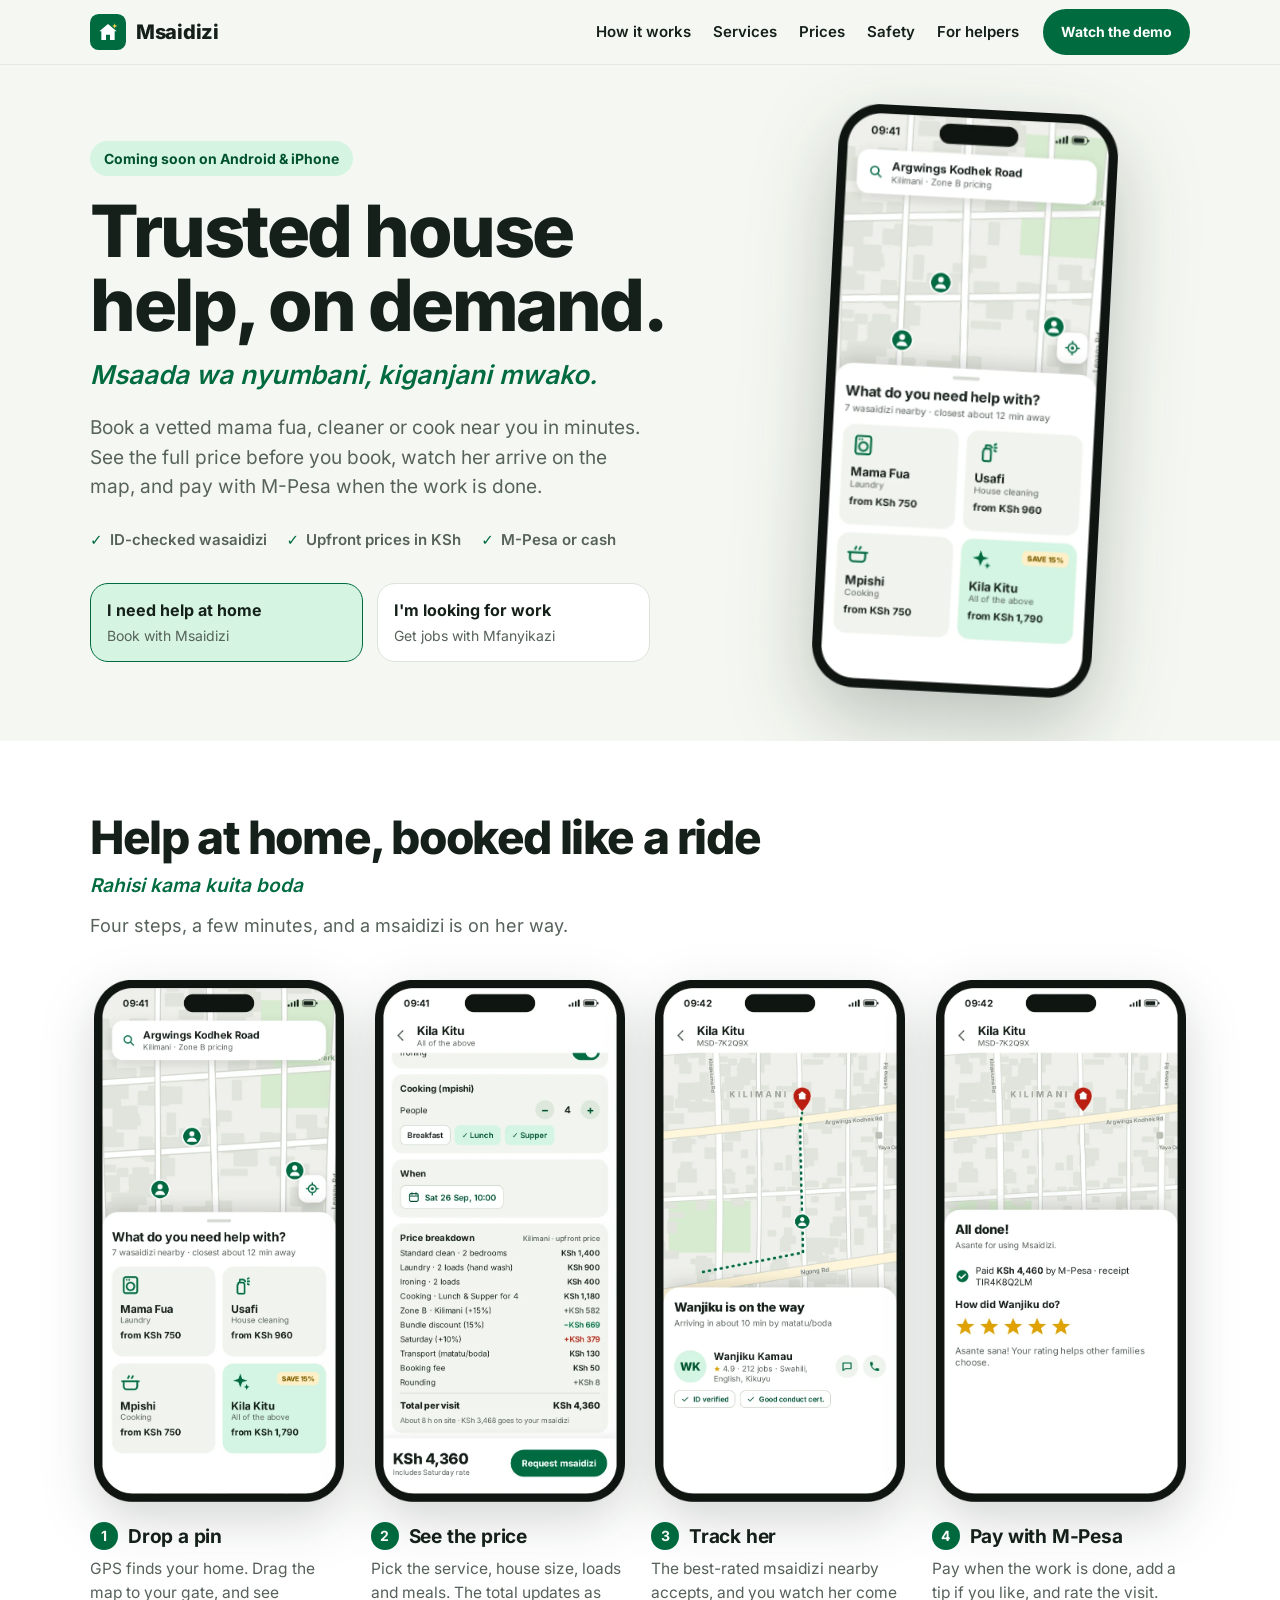
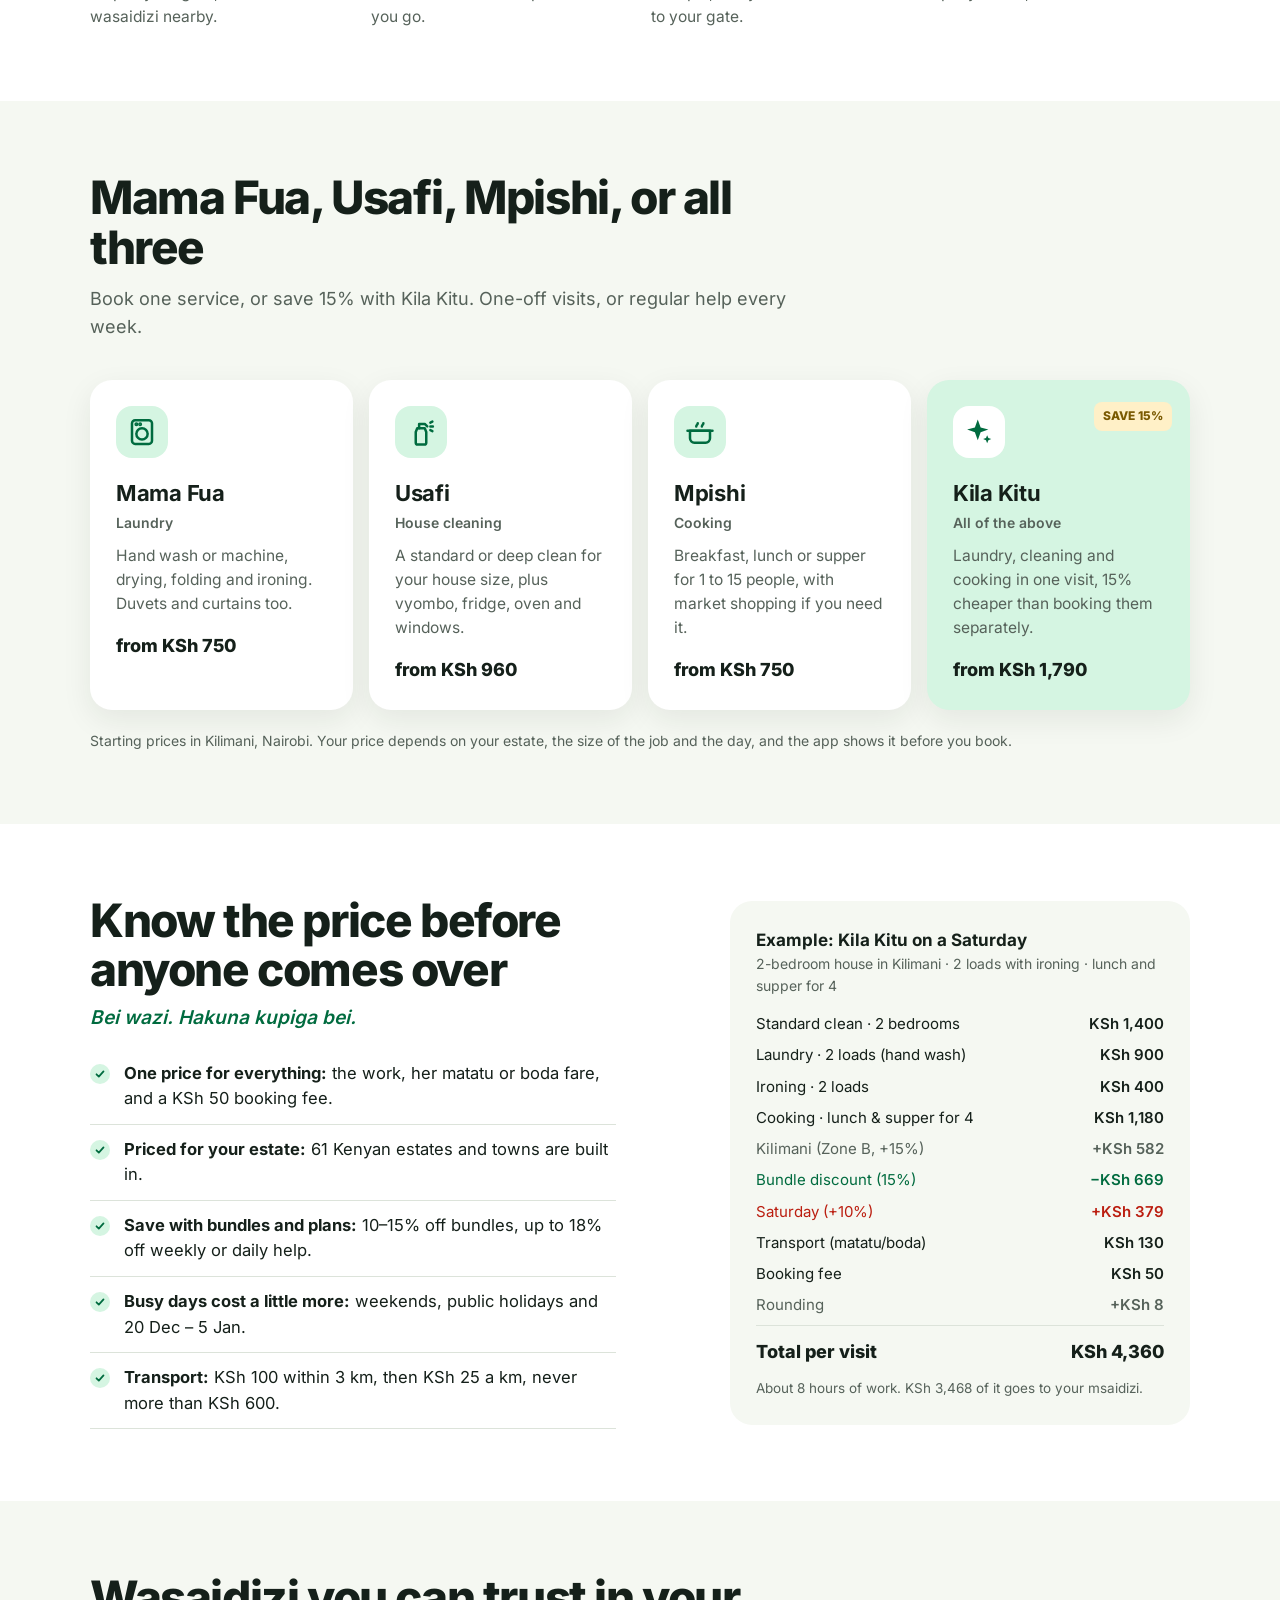
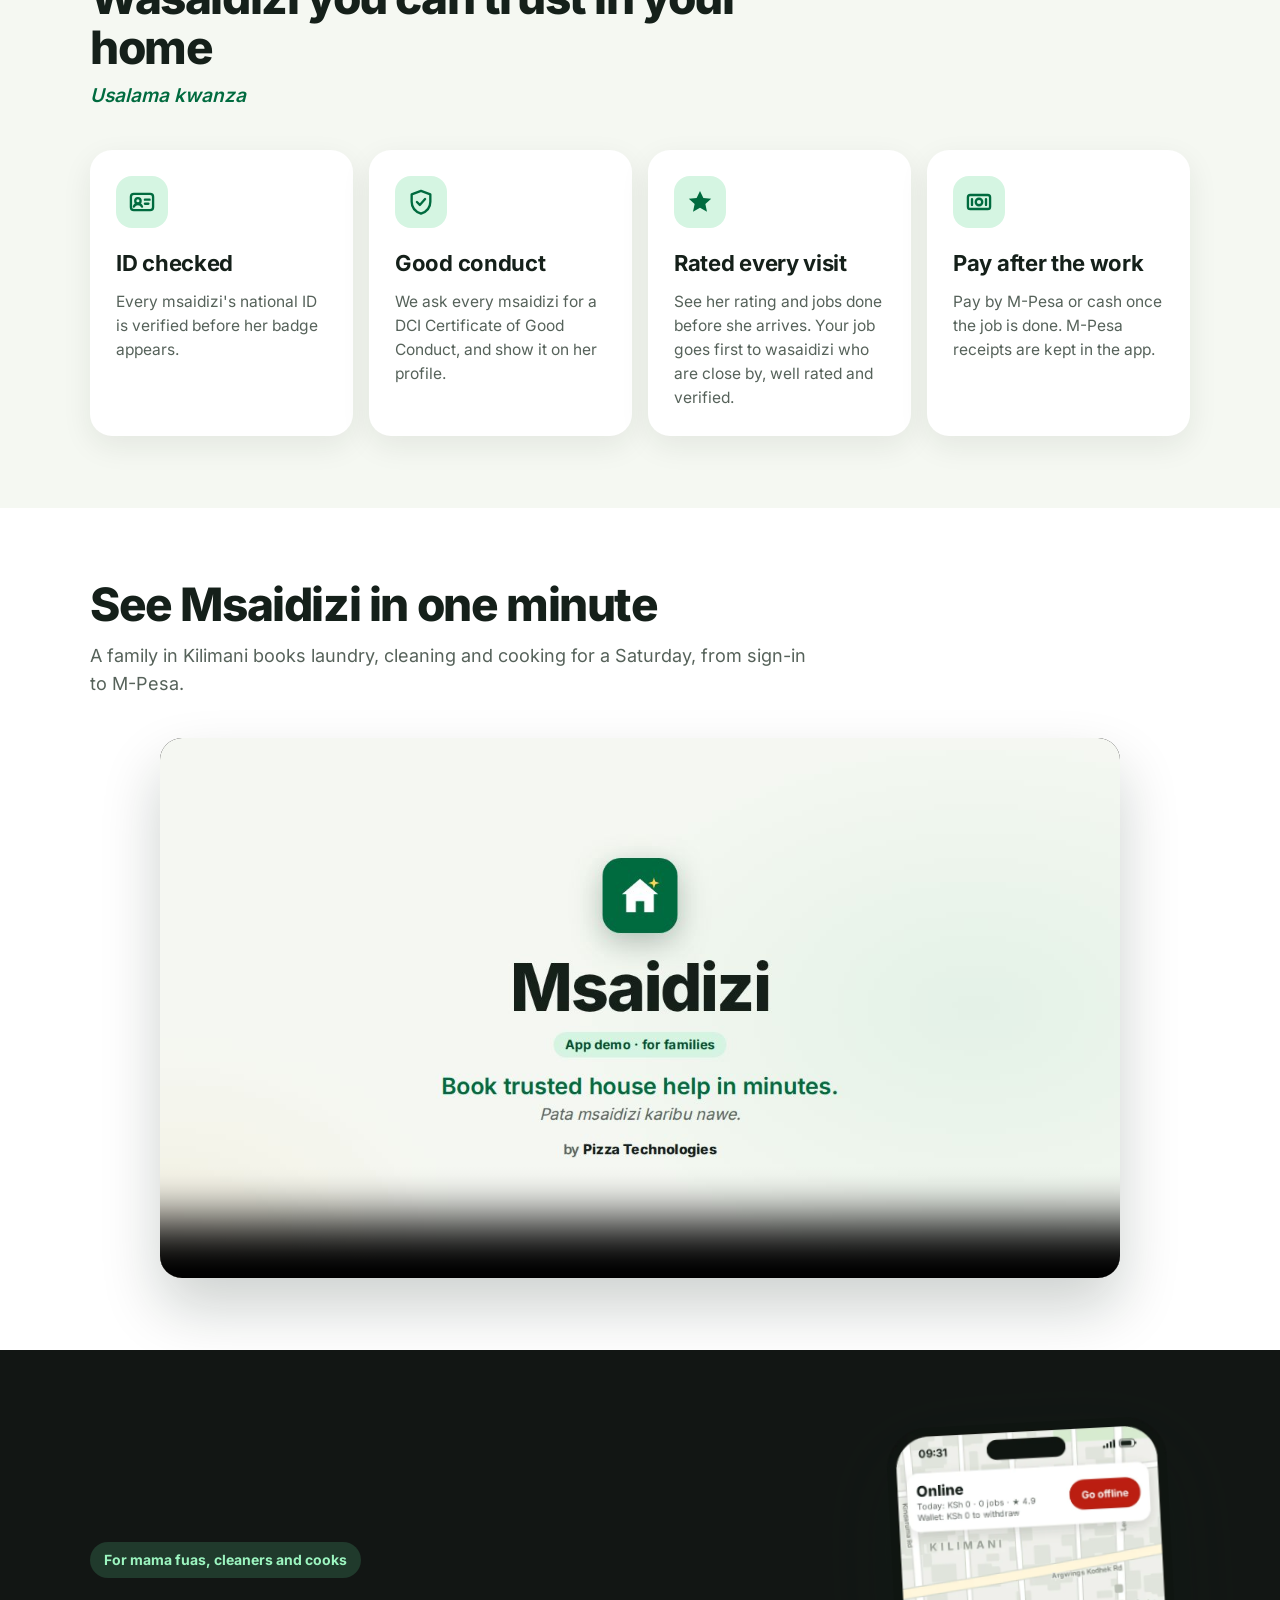
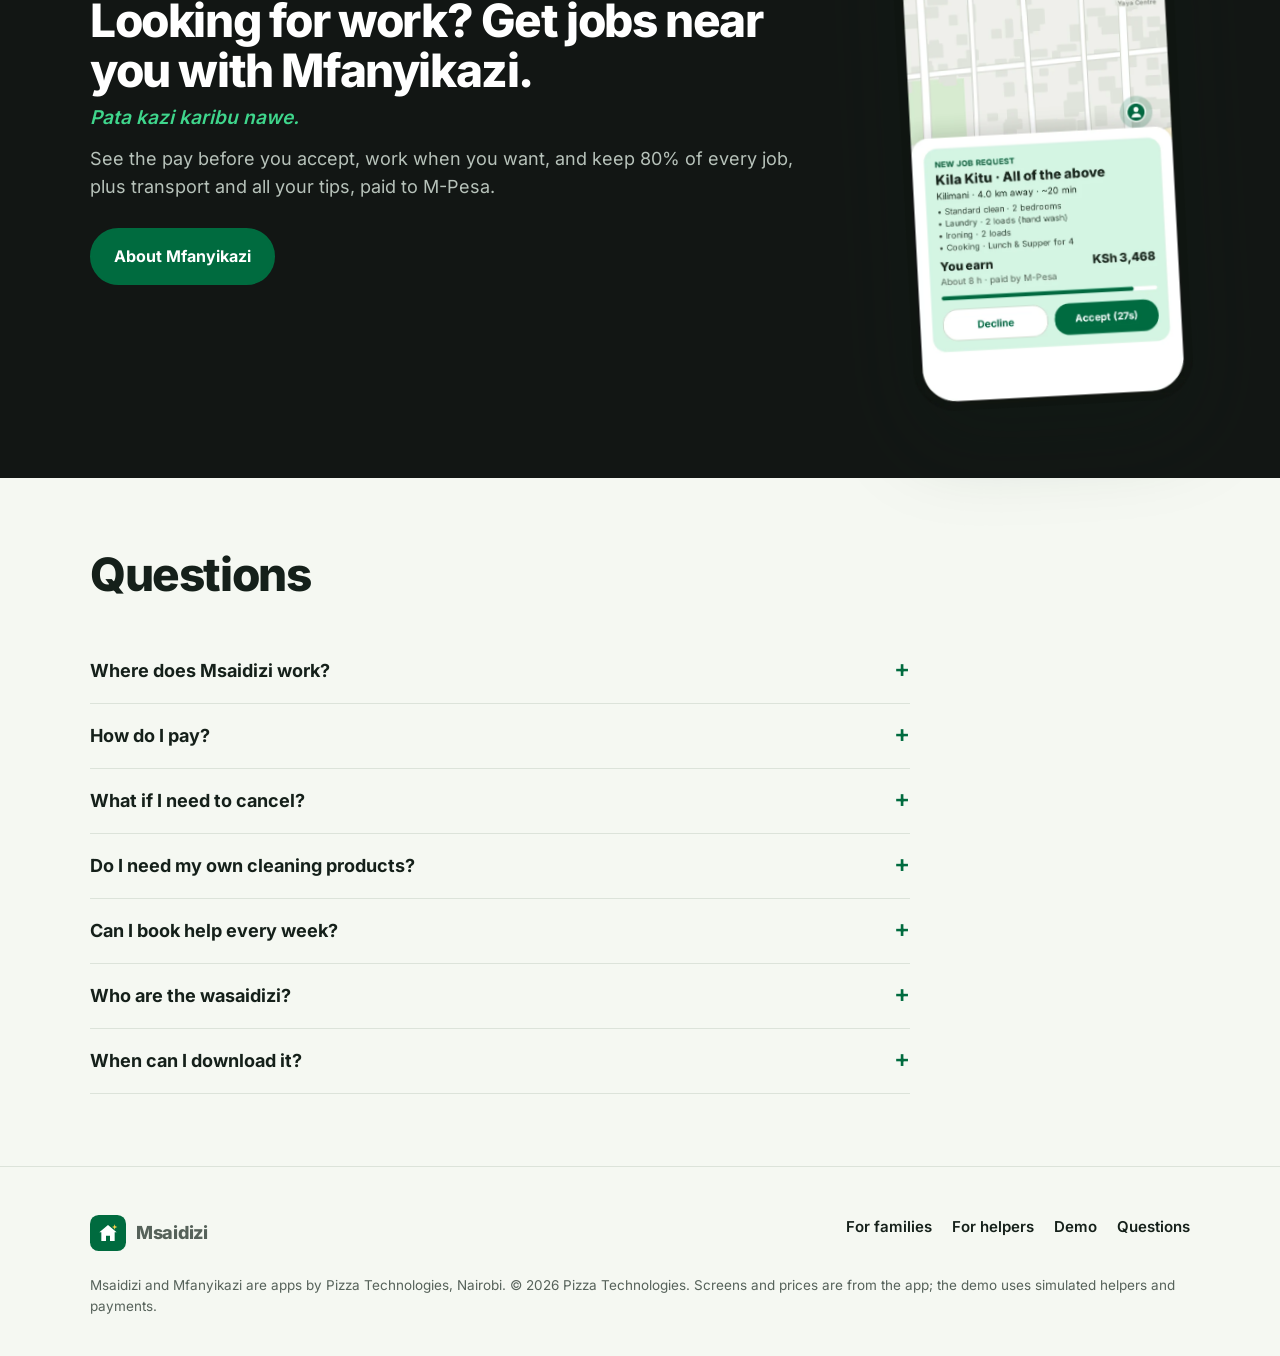
==== index.html @ af5ec62d "Launch the Msaidizi and Mfanyikazi website - index.html: Msaidizi, for families: how it works, servi" ====
<!doctype html>
<html lang="en">
<head>
<meta charset="utf-8">
<meta name="viewport" content="width=device-width, initial-scale=1">
<title>Msaidizi · Trusted house help, on demand</title>
<meta name="description" content="Book a vetted mama fua, cleaner or cook near you in minutes. See the full price upfront, track her to your gate and pay with M-Pesa. An app by Pizza Technologies.">
<meta name="theme-color" content="#006B3F">
<link rel="icon" href="assets/img/msaidizi-icon.svg" type="image/svg+xml">
<link rel="apple-touch-icon" href="assets/img/msaidizi-touch-icon.png">
<link rel="canonical" href="https://pizzatechies.github.io/mfanyikazi/">
<meta property="og:type" content="website">
<meta property="og:site_name" content="Msaidizi">
<meta property="og:title" content="Msaidizi · Trusted house help, on demand">
<meta property="og:description" content="Mama fua, cleaning and cooking, booked in minutes at upfront prices and paid with M-Pesa.">
<meta property="og:url" content="https://pizzatechies.github.io/mfanyikazi/">
<meta property="og:image" content="https://pizzatechies.github.io/mfanyikazi/assets/img/msaidizi-preview.jpg">
<meta property="og:image:width" content="1200">
<meta property="og:image:height" content="630">
<meta name="twitter:card" content="summary_large_image">
<link rel="preload" href="assets/fonts/inter-latin-800-normal.woff2" as="font" type="font/woff2" crossorigin>
<link rel="stylesheet" href="assets/site.css">
</head>
<body>

<header class="top">
  <div class="wrap">
    <a class="brand" href="./"><img src="assets/img/msaidizi-icon.svg" alt="">Msaidizi</a>
    <nav class="nav" aria-label="Sections">
      <a href="#how">How it works</a>
      <a href="#services">Services</a>
      <a href="#prices">Prices</a>
      <a href="#safety">Safety</a>
      <a href="mfanyikazi.html">For helpers</a>
    </nav>
    <a class="btn" href="#demo">Watch the demo</a>
  </div>
</header>

<main>
  <section class="hero">
    <div class="wrap">
      <div>
        <span class="pill">Coming soon on Android &amp; iPhone</span>
        <h1>Trusted house help, on demand.</h1>
        <p class="sw">Msaada wa nyumbani, kiganjani mwako.</p>
        <p class="lead">Book a vetted mama fua, cleaner or cook near you in minutes. See the full price before you book, watch her arrive on the map, and pay with M-Pesa when the work is done.</p>
        <ul class="checks">
          <li>ID-checked wasaidizi</li>
          <li>Upfront prices in KSh</li>
          <li>M-Pesa or cash</li>
        </ul>
        <div class="switch" role="navigation" aria-label="Choose your app">
          <a class="here" href="#how"><b>I need help at home</b><span>Book with Msaidizi</span></a>
          <a href="mfanyikazi.html"><b>I'm looking for work</b><span>Get jobs with Mfanyikazi</span></a>
        </div>
      </div>
      <img class="phoneShot" src="assets/img/msaidizi-home.webp" width="627" height="1308"
        alt="The Msaidizi app: a map of Kilimani with wasaidizi nearby, and the four services to choose from">
    </div>
  </section>

  <section class="alt" id="how">
    <div class="wrap">
      <div class="head">
        <h2>Help at home, booked like a ride</h2>
        <p class="sw">Rahisi kama kuita boda</p>
        <p>Four steps, a few minutes, and a msaidizi is on her way.</p>
      </div>
      <ol class="steps">
        <li><img src="assets/img/msaidizi-home.webp" width="627" height="1308" loading="lazy" alt="Choosing a service on the map">
          <h3>Drop a pin</h3><p>GPS finds your home. Drag the map to your gate, and see wasaidizi nearby.</p></li>
        <li><img src="assets/img/msaidizi-price.webp" width="627" height="1308" loading="lazy" alt="The itemised price for a Kila Kitu booking">
          <h3>See the price</h3><p>Pick the service, house size, loads and meals. The total updates as you go.</p></li>
        <li><img src="assets/img/msaidizi-tracking.webp" width="627" height="1308" loading="lazy" alt="Tracking the msaidizi on the map, with her rating and badges">
          <h3>Track her</h3><p>The best-rated msaidizi nearby accepts, and you watch her come to your gate.</p></li>
        <li><img src="assets/img/msaidizi-paid.webp" width="627" height="1308" loading="lazy" alt="Paid by M-Pesa and a five-star rating">
          <h3>Pay with M-Pesa</h3><p>Pay when the work is done, add a tip if you like, and rate the visit.</p></li>
      </ol>
    </div>
  </section>

  <section id="services">
    <div class="wrap">
      <div class="head">
        <h2>Mama Fua, Usafi, Mpishi, or all three</h2>
        <p>Book one service, or save 15% with Kila Kitu. One-off visits, or regular help every week.</p>
      </div>
      <div class="cards">
        <article class="card">
          <div class="ic"><svg width="30" height="30" viewBox="0 0 24 24" fill="none" stroke="currentColor" stroke-width="2" stroke-linecap="round" stroke-linejoin="round"><rect x="4" y="2.5" width="16" height="19" rx="2.5"/><circle cx="12" cy="13.5" r="4.5"/><circle cx="7.5" cy="5.8" r=".6" fill="currentColor"/><circle cx="10.5" cy="5.8" r=".6" fill="currentColor"/></svg></div>
          <h3>Mama Fua<small>Laundry</small></h3>
          <p>Hand wash or machine, drying, folding and ironing. Duvets and curtains too.</p>
          <div class="from">from KSh 750</div>
        </article>
        <article class="card">
          <div class="ic"><svg width="30" height="30" viewBox="0 0 24 24" fill="none" stroke="currentColor" stroke-width="2" stroke-linecap="round" stroke-linejoin="round"><path d="M9 9h6l1.2 3v8.5a1.5 1.5 0 0 1-1.5 1.5h-5.4a1.5 1.5 0 0 1-1.5-1.5V12z"/><path d="M10.5 9V5.5h4.5l2 2"/><path d="M19.5 4.5l1.6-.8M19.5 7.5h2M19.5 10.5l1.6.8"/></svg></div>
          <h3>Usafi<small>House cleaning</small></h3>
          <p>A standard or deep clean for your house size, plus vyombo, fridge, oven and windows.</p>
          <div class="from">from KSh 960</div>
        </article>
        <article class="card">
          <div class="ic"><svg width="30" height="30" viewBox="0 0 24 24" fill="none" stroke="currentColor" stroke-width="2" stroke-linecap="round" stroke-linejoin="round"><path d="M4 11h16v6a3.5 3.5 0 0 1-3.5 3.5h-9A3.5 3.5 0 0 1 4 17z"/><path d="M2 11h20"/><path d="M9 7.5c0-1.2 1.2-1.2 1.2-2.5M13.5 7.5c0-1.2 1.2-1.2 1.2-2.5"/></svg></div>
          <h3>Mpishi<small>Cooking</small></h3>
          <p>Breakfast, lunch or supper for 1 to 15 people, with market shopping if you need it.</p>
          <div class="from">from KSh 750</div>
        </article>
        <article class="card hi">
          <span class="tag">SAVE 15%</span>
          <div class="ic"><svg width="30" height="30" viewBox="0 0 24 24"><path d="M11 2l2.3 6.4L19.5 10l-6.2 2.1L11 18.5l-2.3-6.4L2.5 10l6.2-1.6z" fill="currentColor"/><path d="M18.5 14.5l1 2.3 2.3.9-2.3 1-1 2.3-.9-2.3-2.3-1 2.3-.9z" fill="currentColor"/></svg></div>
          <h3>Kila Kitu<small>All of the above</small></h3>
          <p>Laundry, cleaning and cooking in one visit, 15% cheaper than booking them separately.</p>
          <div class="from">from KSh 1,790</div>
        </article>
      </div>
      <p class="note">Starting prices in Kilimani, Nairobi. Your price depends on your estate, the size of the job and the day, and the app shows it before you book.</p>
    </div>
  </section>

  <section class="alt" id="prices">
    <div class="wrap split">
      <div>
        <div class="head" style="margin-bottom:16px">
          <h2>Know the price before anyone comes over</h2>
          <p class="sw">Bei wazi. Hakuna kupiga bei.</p>
        </div>
        <ul class="bullets">
          <li><b>One price for everything:</b> the work, her matatu or boda fare, and a KSh 50 booking fee.</li>
          <li><b>Priced for your estate:</b> 61 Kenyan estates and towns are built in.</li>
          <li><b>Save with bundles and plans:</b> 10–15% off bundles, up to 18% off weekly or daily help.</li>
          <li><b>Busy days cost a little more:</b> weekends, public holidays and 20 Dec – 5 Jan.</li>
          <li><b>Transport:</b> KSh 100 within 3 km, then KSh 25 a km, never more than KSh 600.</li>
        </ul>
      </div>
      <div class="receipt" aria-label="Example price">
        <h3>Example: Kila Kitu on a Saturday</h3>
        <div class="sub">2-bedroom house in Kilimani · 2 loads with ironing · lunch and supper for 4</div>
        <dl>
          <dt>Standard clean · 2 bedrooms</dt><dd>KSh 1,400</dd>
          <dt>Laundry · 2 loads (hand wash)</dt><dd>KSh 900</dd>
          <dt>Ironing · 2 loads</dt><dd>KSh 400</dd>
          <dt>Cooking · lunch &amp; supper for 4</dt><dd>KSh 1,180</dd>
          <dt class="dim">Kilimani (Zone B, +15%)</dt><dd class="dim">+KSh 582</dd>
          <dt class="save">Bundle discount (15%)</dt><dd class="save">−KSh 669</dd>
          <dt class="more">Saturday (+10%)</dt><dd class="more">+KSh 379</dd>
          <dt>Transport (matatu/boda)</dt><dd>KSh 130</dd>
          <dt>Booking fee</dt><dd>KSh 50</dd>
          <dt class="dim">Rounding</dt><dd class="dim">+KSh 8</dd>
          <dt class="total">Total per visit</dt><dd class="total">KSh 4,360</dd>
        </dl>
        <p class="foot">About 8 hours of work. KSh 3,468 of it goes to your msaidizi.</p>
      </div>
    </div>
  </section>

  <section id="safety">
    <div class="wrap">
      <div class="head">
        <h2>Wasaidizi you can trust in your home</h2>
        <p class="sw">Usalama kwanza</p>
      </div>
      <div class="cards">
        <article class="card">
          <div class="ic"><svg width="28" height="28" viewBox="0 0 24 24" fill="none" stroke="currentColor" stroke-width="2" stroke-linecap="round" stroke-linejoin="round"><rect x="2.5" y="5" width="19" height="14" rx="2.5"/><circle cx="8.5" cy="11" r="2.3"/><path d="M5 16c.6-1.6 2-2.3 3.5-2.3s2.9.7 3.5 2.3M14.5 10h4M14.5 13.5h3"/></svg></div>
          <h3>ID checked</h3><p>Every msaidizi's national ID is verified before her badge appears.</p>
        </article>
        <article class="card">
          <div class="ic"><svg width="28" height="28" viewBox="0 0 24 24" fill="none" stroke="currentColor" stroke-width="2" stroke-linecap="round" stroke-linejoin="round"><path d="M12 2.5l8 3v6.2c0 4.8-3.4 8.6-8 10.3-4.6-1.7-8-5.5-8-10.3V5.5z"/><path d="M8.5 12l2.5 2.5 4.5-5"/></svg></div>
          <h3>Good conduct</h3><p>We ask every msaidizi for a DCI Certificate of Good Conduct, and show it on her profile.</p>
        </article>
        <article class="card">
          <div class="ic"><svg width="28" height="28" viewBox="0 0 24 24"><polygon points="12,2.5 14.9,8.6 21.6,9.3 16.6,13.8 18,20.4 12,17 6,20.4 7.4,13.8 2.4,9.3 9.1,8.6" fill="currentColor"/></svg></div>
          <h3>Rated every visit</h3><p>See her rating and jobs done before she arrives. Your job goes first to wasaidizi who are close by, well rated and verified.</p>
        </article>
        <article class="card">
          <div class="ic"><svg width="28" height="28" viewBox="0 0 24 24" fill="none" stroke="currentColor" stroke-width="2" stroke-linecap="round" stroke-linejoin="round"><rect x="2.5" y="6" width="19" height="12" rx="2"/><circle cx="12" cy="12" r="2.8"/><path d="M6 9.5v5M18 9.5v5"/></svg></div>
          <h3>Pay after the work</h3><p>Pay by M-Pesa or cash once the job is done. M-Pesa receipts are kept in the app.</p>
        </article>
      </div>
    </div>
  </section>

  <section class="alt" id="demo">
    <div class="wrap">
      <div class="head">
        <h2>See Msaidizi in one minute</h2>
        <p>A family in Kilimani books laundry, cleaning and cooking for a Saturday, from sign-in to M-Pesa.</p>
      </div>
      <div class="video">
        <video controls preload="none" playsinline poster="assets/video/msaidizi-demo.jpg">
          <source src="assets/video/msaidizi-demo-vertical.mp4" type="video/mp4" media="(max-width: 640px)">
          <source src="assets/video/msaidizi-demo.mp4" type="video/mp4">
          <a href="assets/video/msaidizi-demo.mp4">Download the demo video</a>
        </video>
      </div>
    </div>
  </section>

  <section class="dark">
    <div class="wrap teaser">
      <div>
        <span class="pill">For mama fuas, cleaners and cooks</span>
        <div class="head" style="margin:18px 0 0">
          <h2>Looking for work? Get jobs near you with Mfanyikazi.</h2>
          <p class="sw">Pata kazi karibu nawe.</p>
          <p>See the pay before you accept, work when you want, and keep 80% of every job, plus transport and all your tips, paid to M-Pesa.</p>
        </div>
        <div class="actions"><a class="btn" href="mfanyikazi.html">About Mfanyikazi</a></div>
      </div>
      <img class="phoneShot" src="assets/img/mfanyikazi-offer.webp" width="627" height="1308" loading="lazy"
        alt="The Mfanyikazi app showing a new job request and what the helper earns">
    </div>
  </section>

  <section id="faq">
    <div class="wrap">
      <div class="head"><h2>Questions</h2></div>
      <div class="faq">
        <details>
          <summary>Where does Msaidizi work?</summary>
          <p>The app knows 61 estates and towns, from Karen, Kilimani and Westlands to Kitengela, Ruiru and Rongai, plus Mombasa, Kisumu, Nakuru, Eldoret and other major towns. We'll open area by area.</p>
        </details>
        <details>
          <summary>How do I pay?</summary>
          <p>With M-Pesa: when the work is done, a payment prompt comes to your phone and you enter your PIN. You can also pay cash. Tips go 100% to your msaidizi.</p>
        </details>
        <details>
          <summary>What if I need to cancel?</summary>
          <p>Cancelling is free while we look for a msaidizi, and for 5 minutes after one accepts. After that the fee covers her fare: KSh 150 or the transport cost, whichever is more. Once she has arrived, it's the transport cost plus KSh 150.</p>
        </details>
        <details>
          <summary>Do I need my own cleaning products?</summary>
          <p>You can use your own, or ask your msaidizi to bring supplies for KSh 300. If you have a washing machine, laundry is 20% cheaper.</p>
        </details>
        <details>
          <summary>Can I book help every week?</summary>
          <p>Yes. Weekly and daily plans cost up to 18% less than one-off visits.</p>
        </details>
        <details>
          <summary>Who are the wasaidizi?</summary>
          <p>Independent mama fuas, cleaners and cooks who get jobs through the Mfanyikazi app. We check each one's national ID and ask for a DCI Certificate of Good Conduct, and every visit is rated.</p>
        </details>
        <details>
          <summary>When can I download it?</summary>
          <p>Msaidizi is coming soon to Android and iPhone. We'll put the download links on this page on launch day.</p>
        </details>
      </div>
    </div>
  </section>
</main>

<footer>
  <div class="wrap">
    <a class="brand" href="./"><img src="assets/img/msaidizi-icon.svg" alt="">Msaidizi</a>
    <nav aria-label="Footer">
      <a href="./">For families</a>
      <a href="mfanyikazi.html">For helpers</a>
      <a href="#demo">Demo</a>
      <a href="#faq">Questions</a>
    </nav>
    <p class="fine">Msaidizi and Mfanyikazi are apps by Pizza Technologies, Nairobi. © 2026 Pizza Technologies. Screens and prices are from the app; the demo uses simulated helpers and payments.</p>
  </div>
</footer>

<script>
  // Phones play the vertical video, so show its poster too.
  if (matchMedia('(max-width: 640px)').matches) document.querySelectorAll('video[poster]').forEach(v => { v.poster = v.poster.replace(/\.jpg$/, '-vertical.jpg'); });
</script>
</body>
</html>
---- assets/site.css ----
@font-face { font-family: Inter; src: url(fonts/inter-latin-400-normal.woff2) format("woff2"); font-weight: 400; font-display: swap; }
@font-face { font-family: Inter; src: url(fonts/inter-latin-500-normal.woff2) format("woff2"); font-weight: 500; font-display: swap; }
@font-face { font-family: Inter; src: url(fonts/inter-latin-600-normal.woff2) format("woff2"); font-weight: 600; font-display: swap; }
@font-face { font-family: Inter; src: url(fonts/inter-latin-700-normal.woff2) format("woff2"); font-weight: 700; font-display: swap; }
@font-face { font-family: Inter; src: url(fonts/inter-latin-800-normal.woff2) format("woff2"); font-weight: 800; font-display: swap; }

:root {
  --green: #006B3F; --green-d: #00522F; --green-c: #D5F5E2; --green-l: #3FD68C;
  --red: #BB1E10; --gold: #E0A100; --gold-c: #FFF0C7;
  --ink: #15201A; --muted: #56625A; --line: #DCE3DA; --bg: #F5F8F2; --soft: #EBF1E8; --card: #FFFFFF;
  --dark: #121614; --dark-2: #1B221E; --dark-line: #2E3A33; --dark-muted: #B7C2BA;
  --radius: 22px;
  --shadow: 0 10px 30px rgba(20, 40, 25, .08);
}
* { box-sizing: border-box; margin: 0; padding: 0; }
html { scroll-behavior: smooth; scroll-padding-top: 76px; }
body { font-family: Inter, system-ui, -apple-system, "Segoe UI", sans-serif; color: var(--ink); background: var(--bg); line-height: 1.55; -webkit-font-smoothing: antialiased; }
img, video { display: block; max-width: 100%; height: auto; }
a { color: var(--green); }
.wrap { max-width: 1140px; margin: 0 auto; padding: 0 20px; }
.sr { position: absolute; width: 1px; height: 1px; overflow: hidden; clip: rect(0 0 0 0); }

/* Header */
.top { position: sticky; top: 0; z-index: 50; background: rgba(245, 248, 242, .88); backdrop-filter: saturate(1.4) blur(12px); border-bottom: 1px solid rgba(220, 227, 218, .7); }
.top .wrap { display: flex; align-items: center; gap: 24px; height: 64px; }
.brand { display: flex; align-items: center; gap: 10px; text-decoration: none; color: inherit; font-weight: 800; font-size: 20px; letter-spacing: -.3px; }
.brand img { width: 36px; height: 36px; }
.nav { display: flex; gap: 22px; margin-left: auto; }
.nav a { color: var(--ink); text-decoration: none; font-weight: 600; font-size: 15px; }
.nav a:hover { color: var(--green); }
.top .btn { padding: 10px 16px; font-size: 14px; }
@media (max-width: 860px) { .nav { display: none; } .top .btn { margin-left: auto; } }

/* Buttons and pills */
.btn { display: inline-flex; align-items: center; gap: 8px; background: var(--green); color: #fff; font-weight: 700; font-size: 16px; padding: 14px 22px; border-radius: 999px; text-decoration: none; border: 2px solid var(--green); transition: background .15s, transform .15s; }
.btn:hover { background: var(--green-d); border-color: var(--green-d); }
.btn:active { transform: scale(.98); }
.btn.ghost { background: transparent; color: var(--green); border-color: #BFCBBC; }
.btn.ghost:hover { background: var(--soft); }
.pill { display: inline-block; font-size: 14px; font-weight: 700; color: var(--green-d); background: var(--green-c); padding: 7px 14px; border-radius: 999px; }
.actions { display: flex; flex-wrap: wrap; gap: 12px; margin-top: 28px; }

/* Hero */
.hero { padding: 44px 0 48px; overflow: hidden; }
.hero .wrap { display: grid; grid-template-columns: 1.15fr .85fr; gap: 40px; align-items: center; }
.hero h1 { font-size: clamp(40px, 6.4vw, 72px); line-height: 1.02; letter-spacing: -2.5px; font-weight: 800; margin-top: 18px; }
.hero .sw { font-size: clamp(20px, 2.4vw, 26px); font-style: italic; font-weight: 600; color: var(--green); margin-top: 14px; }
.hero .lead { font-size: 19px; color: var(--muted); margin-top: 18px; max-width: 560px; }
.checks { display: flex; flex-wrap: wrap; gap: 8px 20px; margin-top: 26px; font-size: 15px; font-weight: 600; color: var(--muted); list-style: none; }
.checks li::before { content: "✓"; color: var(--green); font-weight: 800; margin-right: 7px; }
.phoneShot { width: 100%; max-width: 330px; margin: 0 auto; filter: drop-shadow(0 30px 40px rgba(10, 30, 18, .25)); }
.hero .phoneShot { transform: rotate(3deg); max-width: 280px; }
@media (max-width: 860px) {
  .hero { padding-top: 32px; }
  .hero .wrap { grid-template-columns: 1fr; }
  .hero .phoneShot { max-width: 270px; }
}

/* Audience switch */
.switch { display: grid; grid-template-columns: 1fr 1fr; gap: 14px; margin-top: 32px; max-width: 560px; }
.switch a { display: block; text-decoration: none; color: inherit; background: var(--card); border: 1.5px solid var(--line); border-radius: 18px; padding: 14px 16px; transition: border-color .15s, transform .15s; }
.switch a:hover { border-color: var(--green); transform: translateY(-2px); }
.switch b { display: block; font-size: 16px; }
.switch span { display: block; font-size: 14px; color: var(--muted); margin-top: 2px; }
.switch a.here { border-color: var(--green); background: var(--green-c); }
@media (max-width: 480px) { .switch { grid-template-columns: 1fr; } }

/* Sections */
section { padding: 72px 0; }
section.alt { background: var(--card); }
.head { max-width: 720px; margin-bottom: 40px; }
.head h2 { font-size: clamp(30px, 4.2vw, 46px); line-height: 1.08; letter-spacing: -1.4px; font-weight: 800; }
.head .sw { font-style: italic; font-weight: 600; color: var(--green); margin-top: 8px; font-size: 19px; }
.head p { font-size: 18px; color: var(--muted); margin-top: 12px; }

/* Services */
.cards { display: grid; grid-template-columns: repeat(auto-fit, minmax(240px, 1fr)); gap: 16px; }
.card { background: var(--card); border-radius: var(--radius); padding: 26px; box-shadow: var(--shadow); position: relative; }
section.alt .card { background: var(--bg); box-shadow: none; }
.card .ic { width: 52px; height: 52px; border-radius: 16px; background: var(--green-c); color: var(--green); display: flex; align-items: center; justify-content: center; }
.card h3 { font-size: 22px; margin-top: 18px; letter-spacing: -.3px; }
.card h3 small { display: block; font-size: 14px; font-weight: 600; color: var(--muted); letter-spacing: 0; margin-top: 2px; }
.card p { color: var(--muted); margin-top: 10px; font-size: 15.5px; }
.card .from { margin-top: 16px; font-weight: 800; font-size: 18px; }
.card.hi { background: var(--green-c); }
.card.hi .ic { background: #fff; }
.card .tag { position: absolute; right: 18px; top: 22px; font-size: 12px; font-weight: 800; color: #7A5900; background: var(--gold-c); padding: 5px 9px; border-radius: 8px; }
.note { font-size: 14px; color: var(--muted); margin-top: 20px; }

/* Steps with phone screenshots */
.steps { display: grid; grid-template-columns: repeat(4, 1fr); gap: 22px; list-style: none; counter-reset: step; }
.steps li { counter-increment: step; }
.steps img { width: 100%; max-width: 250px; margin: 0 auto 20px; filter: drop-shadow(0 18px 26px rgba(10, 30, 18, .18)); }
.steps h3 { font-size: 19px; letter-spacing: -.2px; }
.steps h3::before { content: counter(step); display: inline-flex; align-items: center; justify-content: center; width: 28px; height: 28px; border-radius: 50%; background: var(--green); color: #fff; font-size: 14px; margin-right: 10px; vertical-align: 2px; }
.steps p { color: var(--muted); font-size: 15.5px; margin-top: 6px; }
@media (max-width: 960px) {
  .steps { grid-template-columns: none; grid-auto-flow: column; grid-auto-columns: 78%; overflow-x: auto; scroll-snap-type: x mandatory; padding-bottom: 12px; margin: 0 -20px; padding-left: 20px; padding-right: 20px; }
  .steps li { scroll-snap-align: start; }
}

/* Price example */
.split { display: grid; grid-template-columns: 1fr 1fr; gap: 48px; align-items: center; }
@media (max-width: 860px) { .split { grid-template-columns: 1fr; gap: 32px; } }
.bullets { list-style: none; margin-top: 8px; }
.bullets li { padding: 12px 0 12px 34px; position: relative; border-bottom: 1px solid var(--line); font-size: 16.5px; }
.bullets li::before { content: ""; position: absolute; left: 0; top: 15px; width: 20px; height: 20px; border-radius: 50%; background: var(--green-c) url('data:image/svg+xml;utf8,<svg xmlns="http://www.w3.org/2000/svg" viewBox="0 0 24 24"><path d="M6 12.5l4 4 8-9" fill="none" stroke="%23006B3F" stroke-width="3" stroke-linecap="round" stroke-linejoin="round"/></svg>') center/14px no-repeat; }
.bullets b { font-weight: 700; }
.receipt { background: var(--card); border-radius: var(--radius); padding: 26px; box-shadow: var(--shadow); max-width: 460px; margin-left: auto; }
section.alt .receipt { background: var(--bg); box-shadow: none; }
.receipt h3 { font-size: 17px; }
.receipt .sub { font-size: 14px; color: var(--muted); }
.receipt dl { margin-top: 16px; display: grid; grid-template-columns: 1fr auto; gap: 8px 0; font-size: 15px; }
.receipt dd { text-align: right; font-weight: 600; white-space: nowrap; padding-left: 16px; }
.receipt .save { color: var(--green); }
.receipt .more { color: var(--red); }
.receipt .dim { color: var(--muted); }
.receipt .total { border-top: 1.5px solid var(--line); padding-top: 12px; font-weight: 800; font-size: 18px; }
.receipt .foot { font-size: 13.5px; color: var(--muted); margin-top: 12px; }

/* Video */
.video { max-width: 960px; margin: 0 auto; border-radius: var(--radius); overflow: hidden; box-shadow: 0 30px 60px rgba(10, 30, 18, .2); background: #000; }
.video video { width: 100%; aspect-ratio: 16 / 9; }
@media (max-width: 640px) { .video { max-width: 360px; } .video video { aspect-ratio: 9 / 16; } }

/* Dark band (Mfanyikazi) */
.dark { background: var(--dark); color: #fff; }
.dark .head p, .dark .card p, .dark .steps p, .dark .note, .dark .lead { color: var(--dark-muted); }
.dark .head .sw, .dark .sw { color: var(--green-l); }
.dark .pill { background: #203A2C; color: #9CF5C0; }
.dark .card { background: var(--dark-2); box-shadow: none; border: 1px solid var(--dark-line); }
.dark .card .ic { background: #203A2C; color: var(--green-l); }
.dark .btn.ghost { color: #fff; border-color: #46534B; }
.dark .btn.ghost:hover { background: var(--dark-2); }
.dark .checks { color: var(--dark-muted); }
.dark .checks li::before { color: var(--green-l); }
.dark .bullets li { border-color: var(--dark-line); }
.dark .receipt { background: var(--dark-2); border: 1px solid var(--dark-line); box-shadow: none; }
.dark .receipt .sub, .dark .receipt .dim, .dark .receipt .foot { color: var(--dark-muted); }
.dark .receipt .total { border-color: var(--dark-line); }
.dark .receipt .save { color: var(--green-l); }
.dark .switch a { background: var(--dark-2); border-color: var(--dark-line); }
.dark .switch a.here { background: #203A2C; border-color: var(--green-l); }
.dark .switch span { color: var(--dark-muted); }
.dark .steps h3::before { background: var(--green-l); color: var(--dark); }
.dark a:not(.btn) { color: var(--green-l); }
.teaser { display: grid; grid-template-columns: 1fr 300px; gap: 48px; align-items: center; }
.teaser .phoneShot { max-width: 280px; transform: rotate(-3deg); }
@media (max-width: 860px) { .teaser { grid-template-columns: 1fr; } .teaser .phoneShot { max-width: 240px; } }

/* Top bar and footer on the Mfanyikazi page */
body.helpers { background: var(--dark); }
body.helpers .top { background: rgba(18, 22, 20, .86); border-color: var(--dark-line); }
body.helpers .top .brand, body.helpers .nav a { color: #fff; }
body.helpers .nav a:hover { color: var(--green-l); }

/* FAQ */
.faq { max-width: 820px; }
.faq details { border-bottom: 1px solid var(--line); padding: 18px 0; }
.dark .faq details { border-color: var(--dark-line); }
.faq summary { font-weight: 700; font-size: 18px; cursor: pointer; list-style: none; display: flex; justify-content: space-between; gap: 16px; }
.faq summary::-webkit-details-marker { display: none; }
.faq summary::after { content: "+"; font-size: 24px; line-height: 1; color: var(--green); font-weight: 600; }
.dark .faq summary::after { color: var(--green-l); }
.faq details[open] summary::after { content: "−"; }
.faq p { color: var(--muted); margin-top: 10px; font-size: 16.5px; }
.dark .faq p { color: var(--dark-muted); }

/* Footer */
footer { padding: 48px 0 40px; font-size: 15px; color: var(--muted); border-top: 1px solid var(--line); }
footer .wrap { display: flex; flex-wrap: wrap; gap: 24px 48px; align-items: flex-start; justify-content: space-between; }
footer .brand { font-size: 18px; }
footer nav { display: flex; gap: 20px; flex-wrap: wrap; }
footer nav a { color: var(--ink); text-decoration: none; font-weight: 600; }
footer .fine { flex-basis: 100%; font-size: 13.5px; }
body.helpers footer { border-color: var(--dark-line); color: var(--dark-muted); }
body.helpers footer .brand, body.helpers footer nav a { color: #fff; }
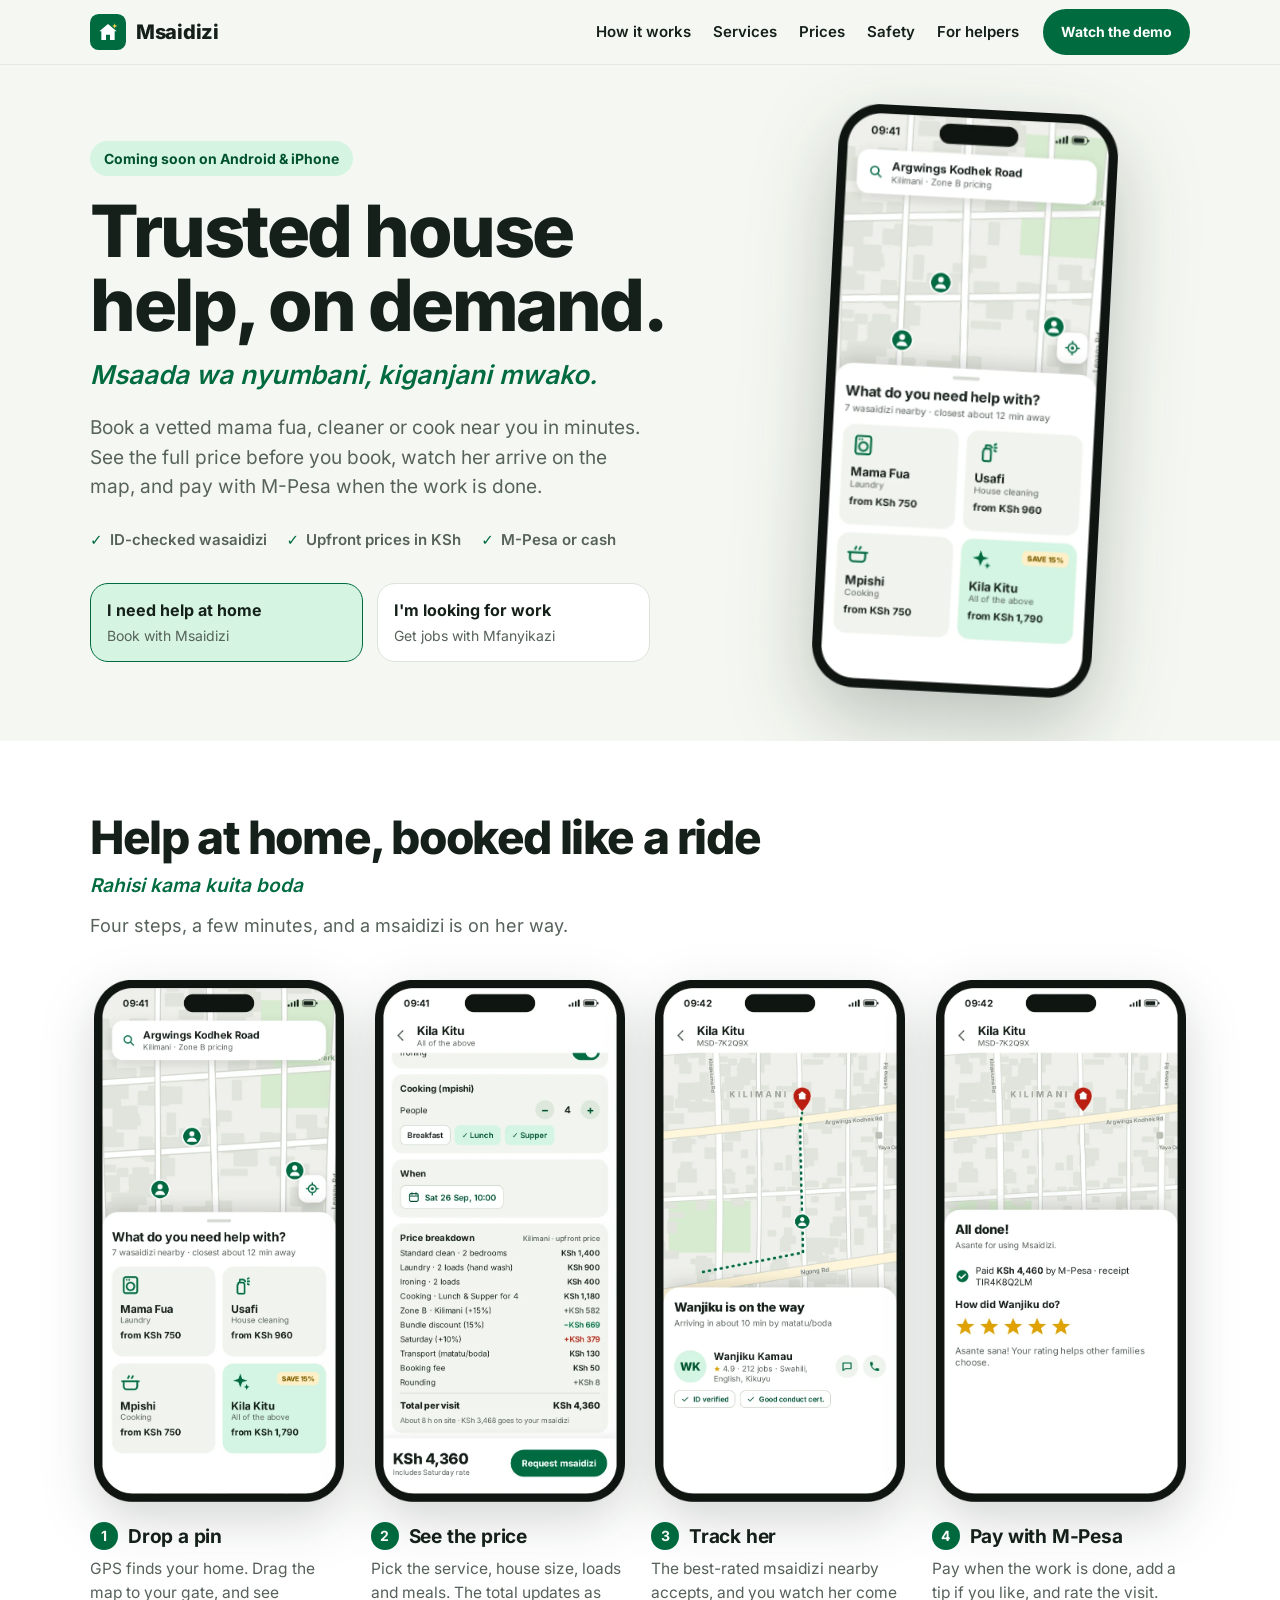
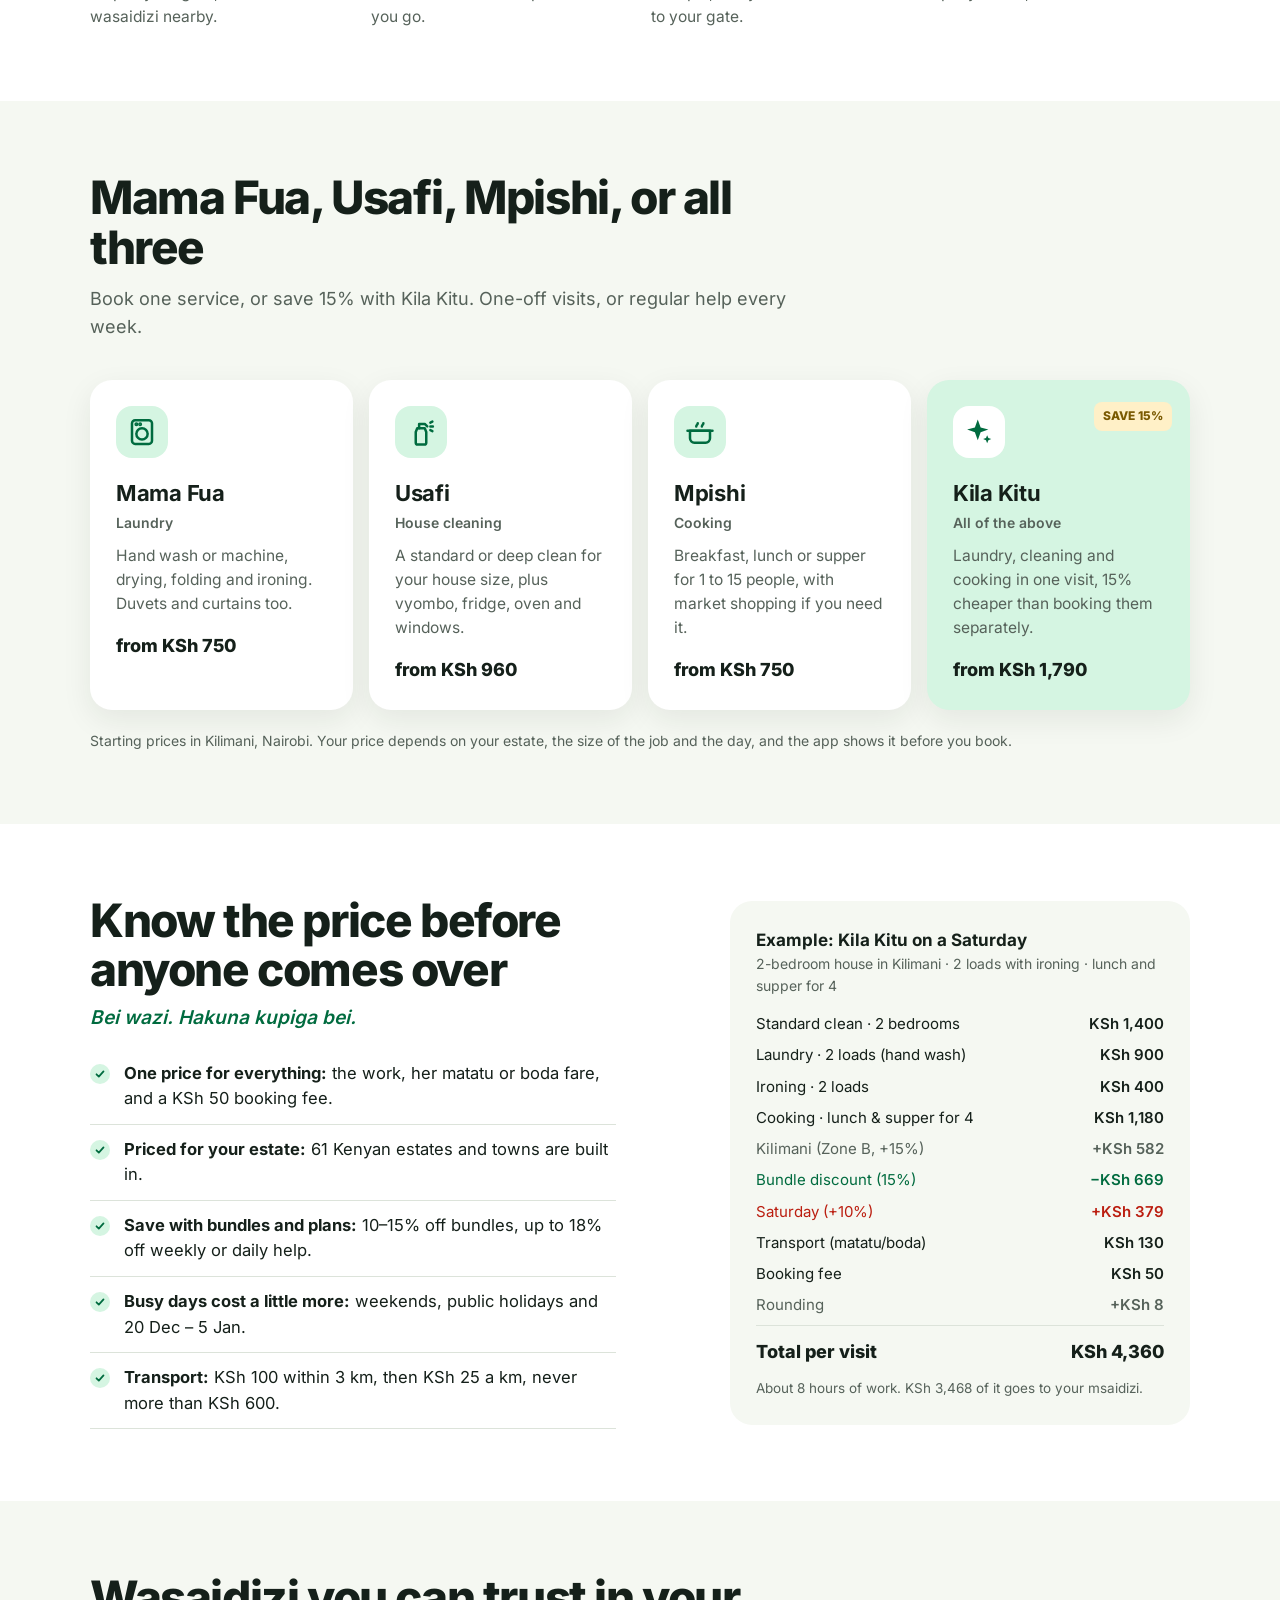
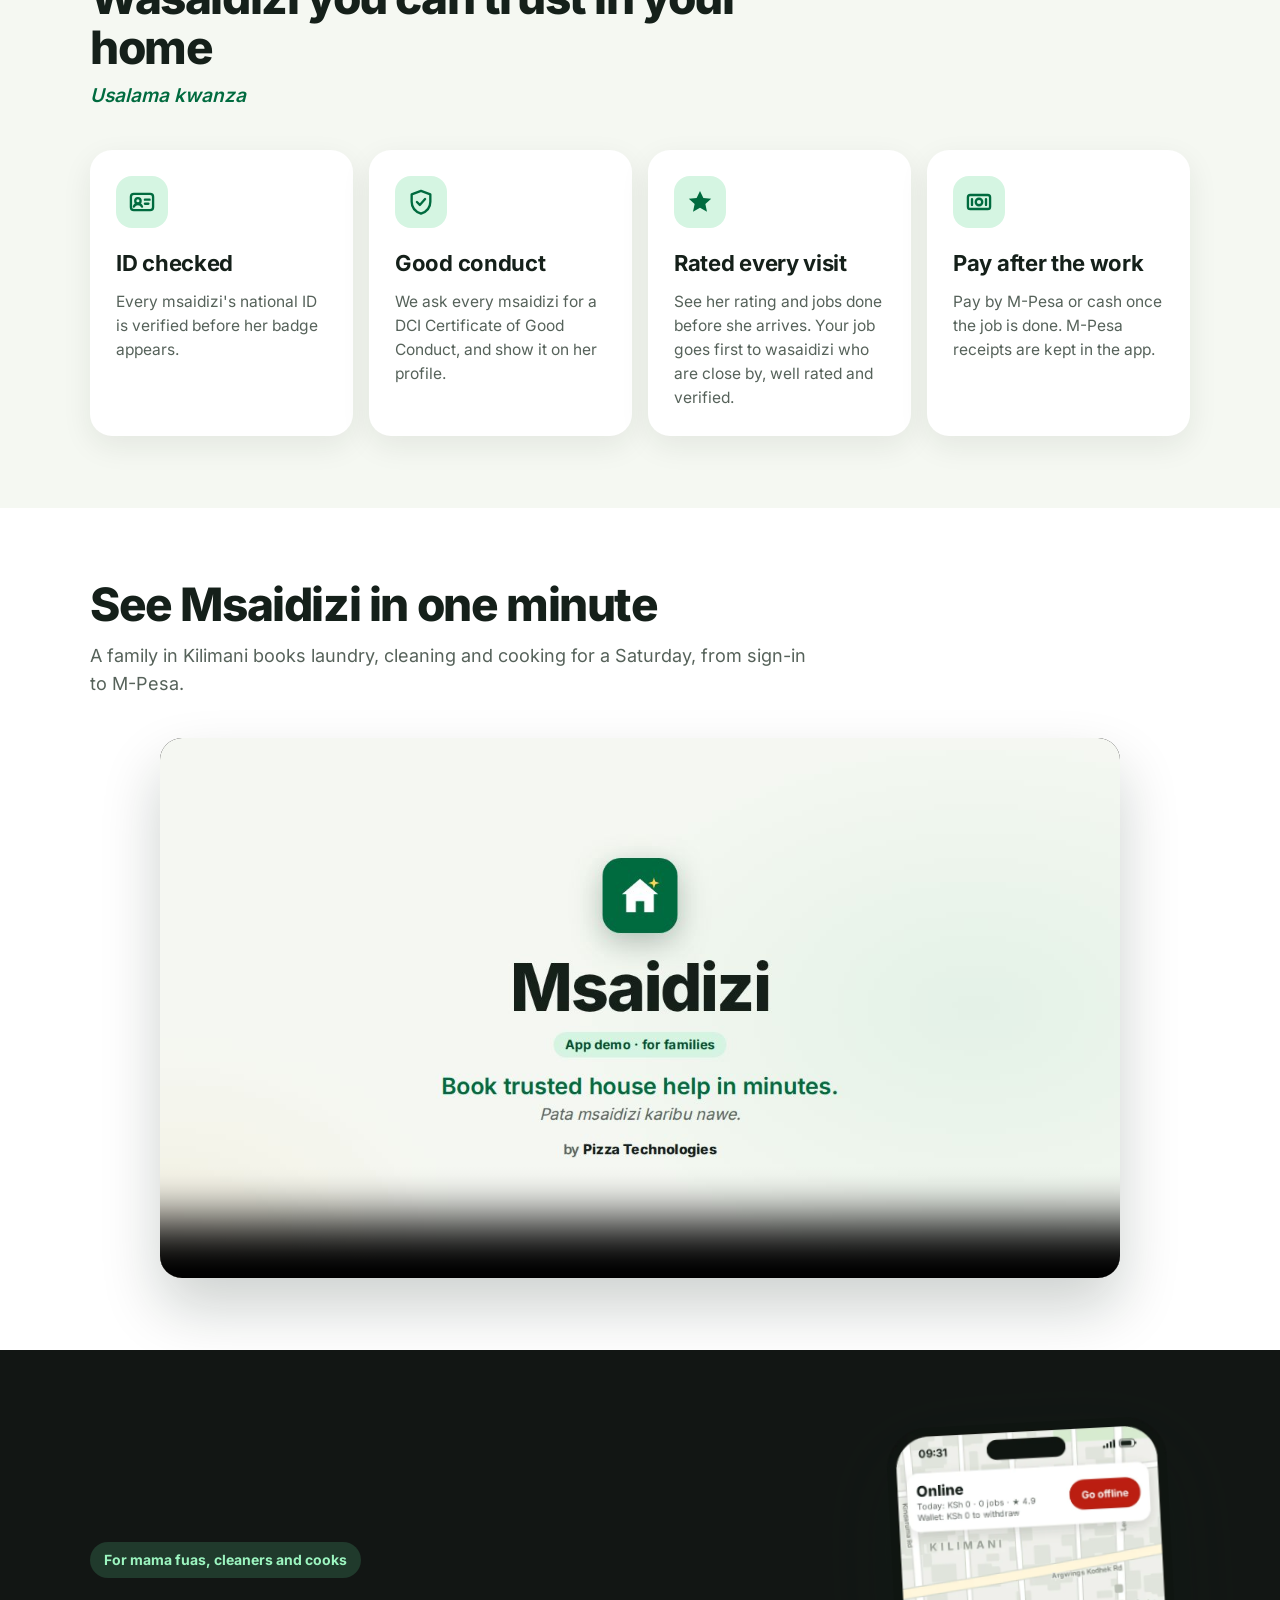
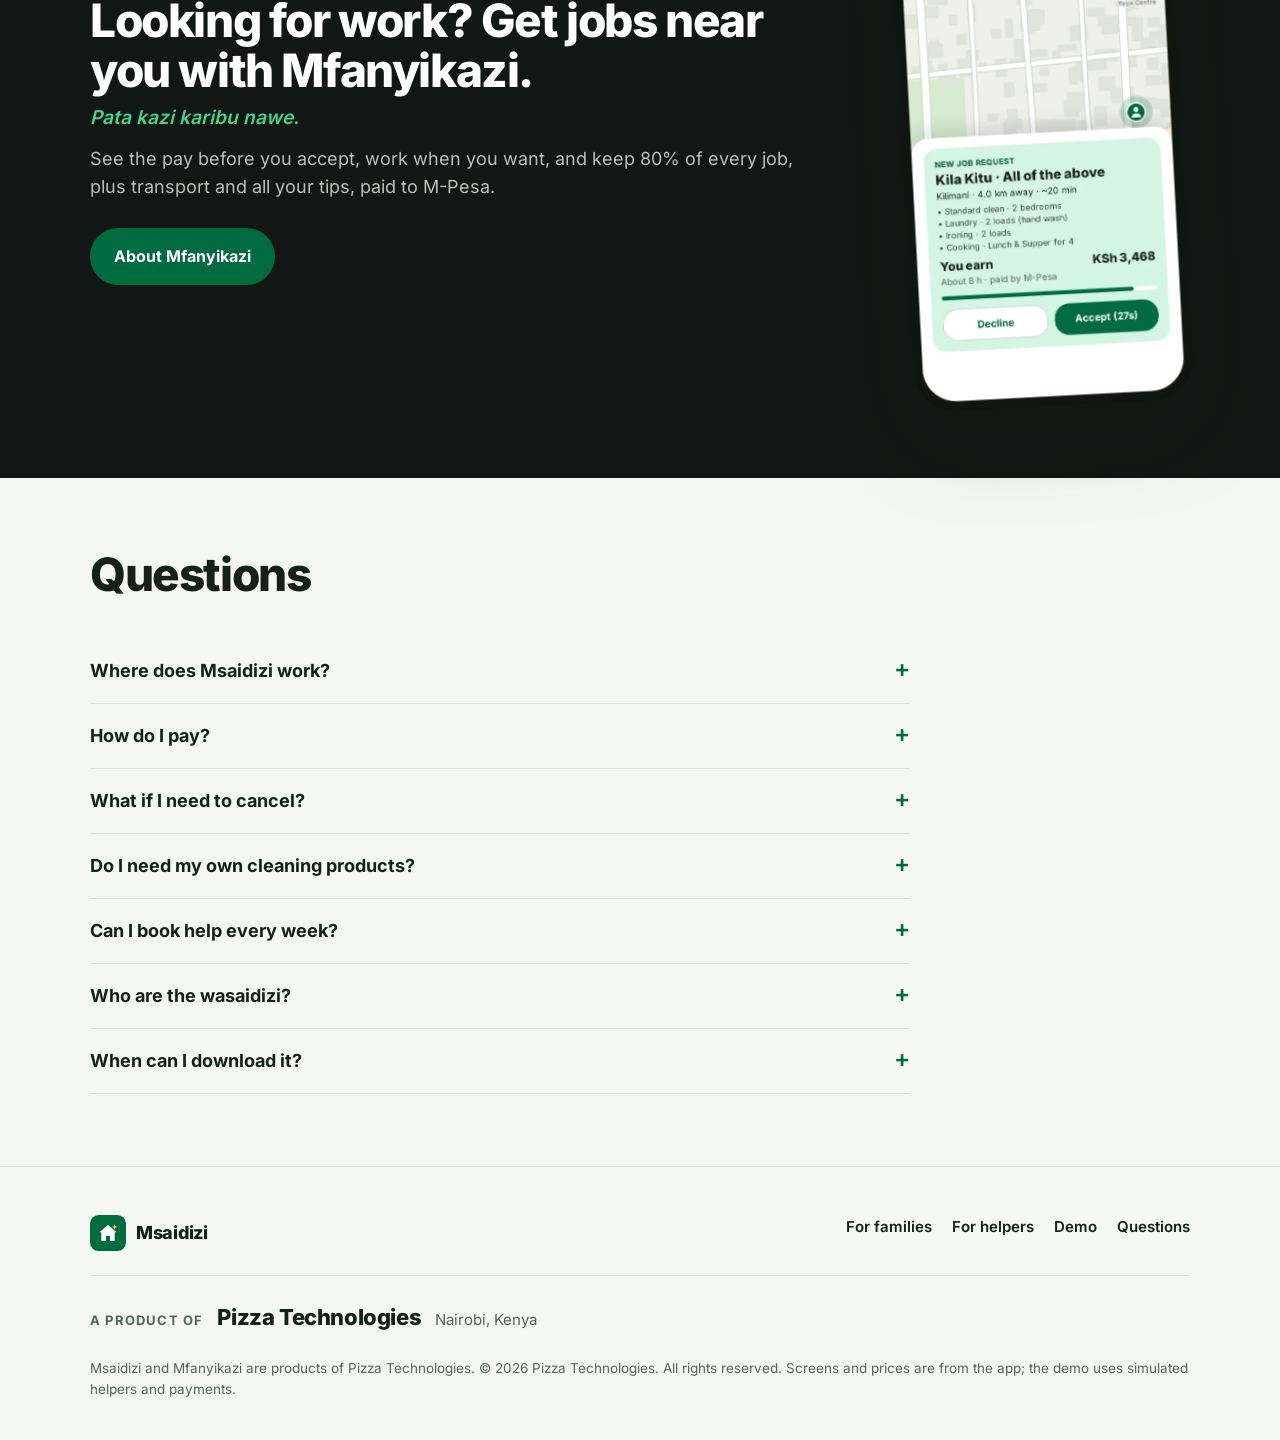
==== commit 1bec5aab: "Footer: show that the apps are a product of Pizza Technologies Co-Authored-By: Claude Opus 5.5 <nore" ====
--- a/index.html
+++ b/index.html
@@ -4,6 +4,7 @@
 <meta charset="utf-8">
 <meta name="viewport" content="width=device-width, initial-scale=1">
 <title>Msaidizi · Trusted house help, on demand</title>
+<meta name="author" content="Pizza Technologies">
 <meta name="description" content="Book a vetted mama fua, cleaner or cook near you in minutes. See the full price upfront, track her to your gate and pay with M-Pesa. An app by Pizza Technologies.">
 <meta name="theme-color" content="#006B3F">
 <link rel="icon" href="assets/img/msaidizi-icon.svg" type="image/svg+xml">
@@ -258,7 +259,12 @@
       <a href="#demo">Demo</a>
       <a href="#faq">Questions</a>
     </nav>
-    <p class="fine">Msaidizi and Mfanyikazi are apps by Pizza Technologies, Nairobi. © 2026 Pizza Technologies. Screens and prices are from the app; the demo uses simulated helpers and payments.</p>
+    <div class="maker">
+      <span class="makerLabel">A product of</span>
+      <a class="makerName" href="https://pizzatechnologies.leadershipandteamessentials.co.ke/" rel="noopener">Pizza Technologies</a>
+      <span class="makerWhere">Nairobi, Kenya</span>
+    </div>
+    <p class="fine">Msaidizi and Mfanyikazi are products of Pizza Technologies. © 2026 Pizza Technologies. All rights reserved. Screens and prices are from the app; the demo uses simulated helpers and payments.</p>
   </div>
 </footer>
 
--- a/assets/site.css
+++ b/assets/site.css
@@ -169,9 +169,16 @@
 /* Footer */
 footer { padding: 48px 0 40px; font-size: 15px; color: var(--muted); border-top: 1px solid var(--line); }
 footer .wrap { display: flex; flex-wrap: wrap; gap: 24px 48px; align-items: flex-start; justify-content: space-between; }
-footer .brand { font-size: 18px; }
+footer .brand { font-size: 18px; color: var(--ink); }
 footer nav { display: flex; gap: 20px; flex-wrap: wrap; }
 footer nav a { color: var(--ink); text-decoration: none; font-weight: 600; }
+footer .maker { flex-basis: 100%; display: flex; flex-wrap: wrap; align-items: baseline; gap: 6px 14px; padding-top: 24px; border-top: 1px solid var(--line); }
+footer .makerLabel { font-size: 13px; font-weight: 700; letter-spacing: 1.2px; text-transform: uppercase; }
+footer .makerName { font-size: 22px; font-weight: 800; letter-spacing: -.4px; color: var(--ink); text-decoration: none; }
+footer .makerName:hover { color: var(--green); }
+footer .makerWhere { font-size: 15px; }
 footer .fine { flex-basis: 100%; font-size: 13.5px; }
 body.helpers footer { border-color: var(--dark-line); color: var(--dark-muted); }
-body.helpers footer .brand, body.helpers footer nav a { color: #fff; }
+body.helpers footer .brand, body.helpers footer nav a, body.helpers footer .makerName { color: #fff; }
+body.helpers footer .maker { border-color: var(--dark-line); }
+body.helpers footer .makerName:hover { color: var(--green-l); }
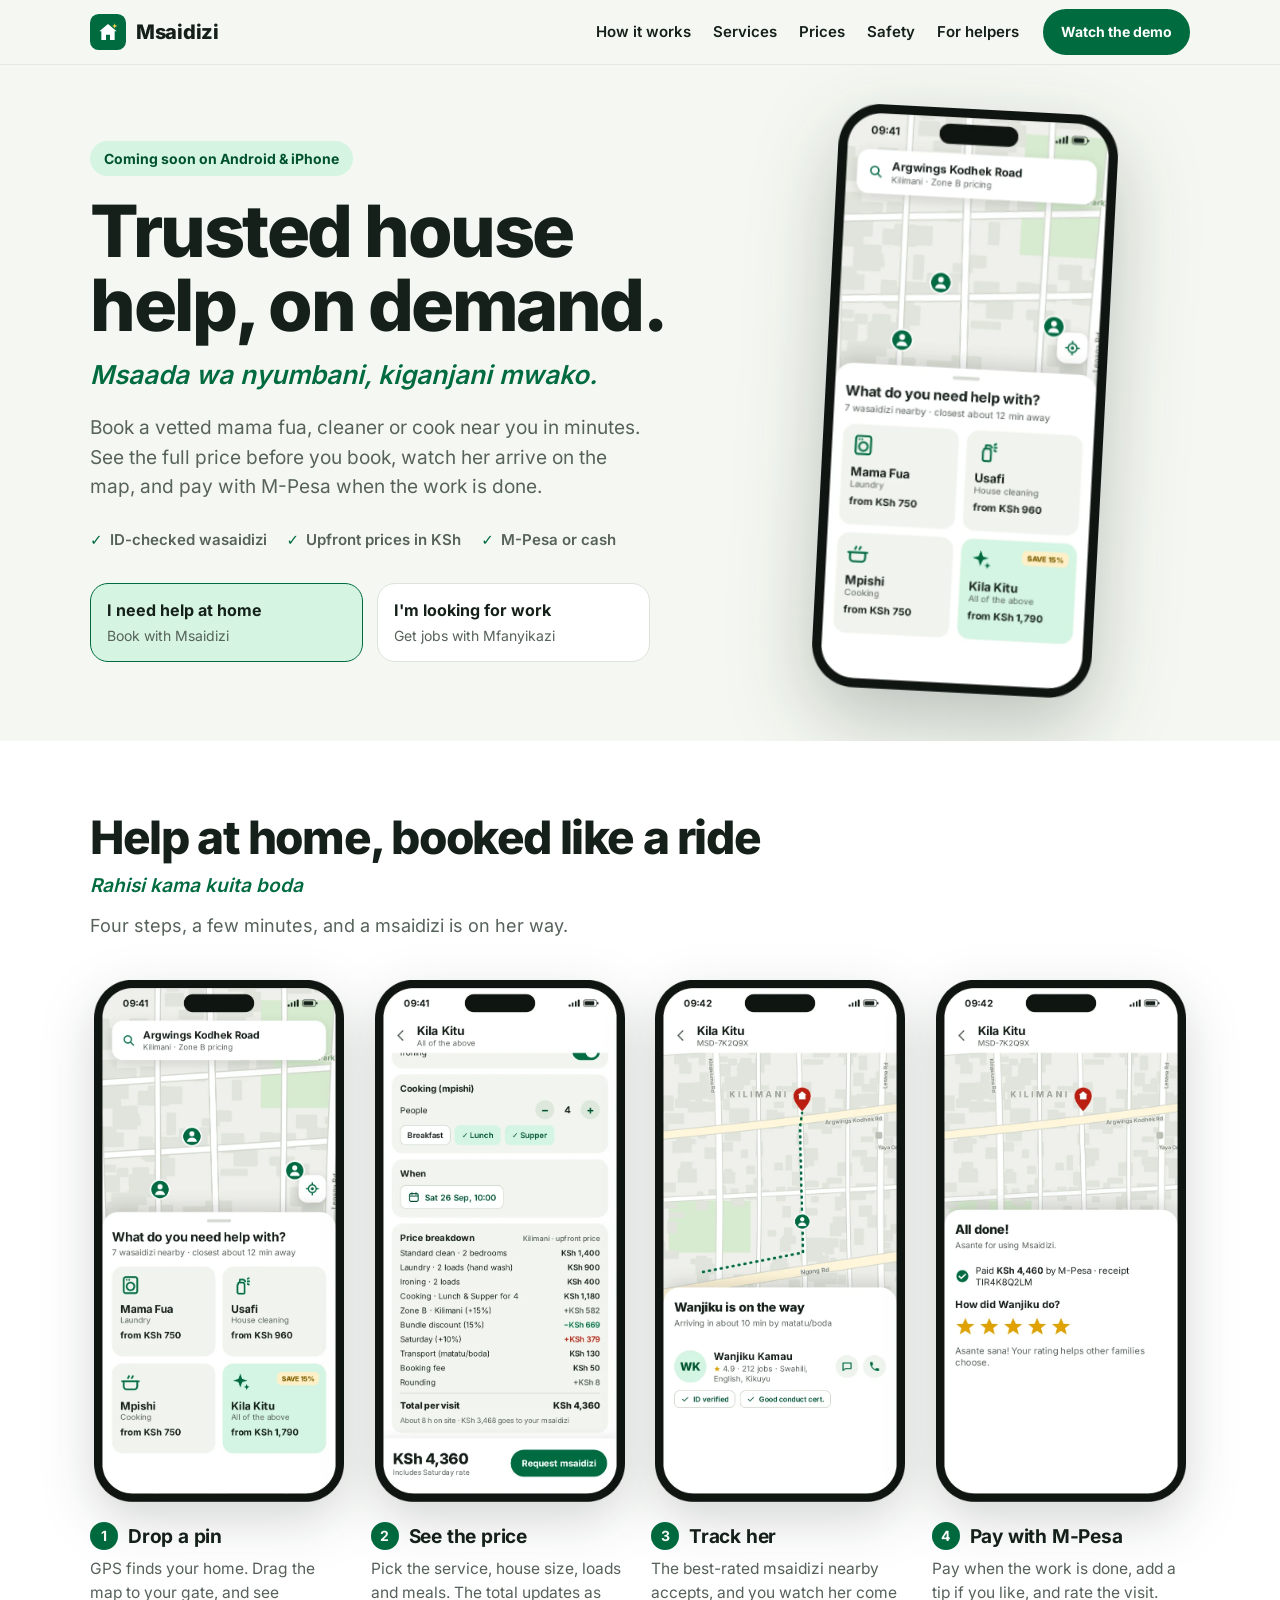
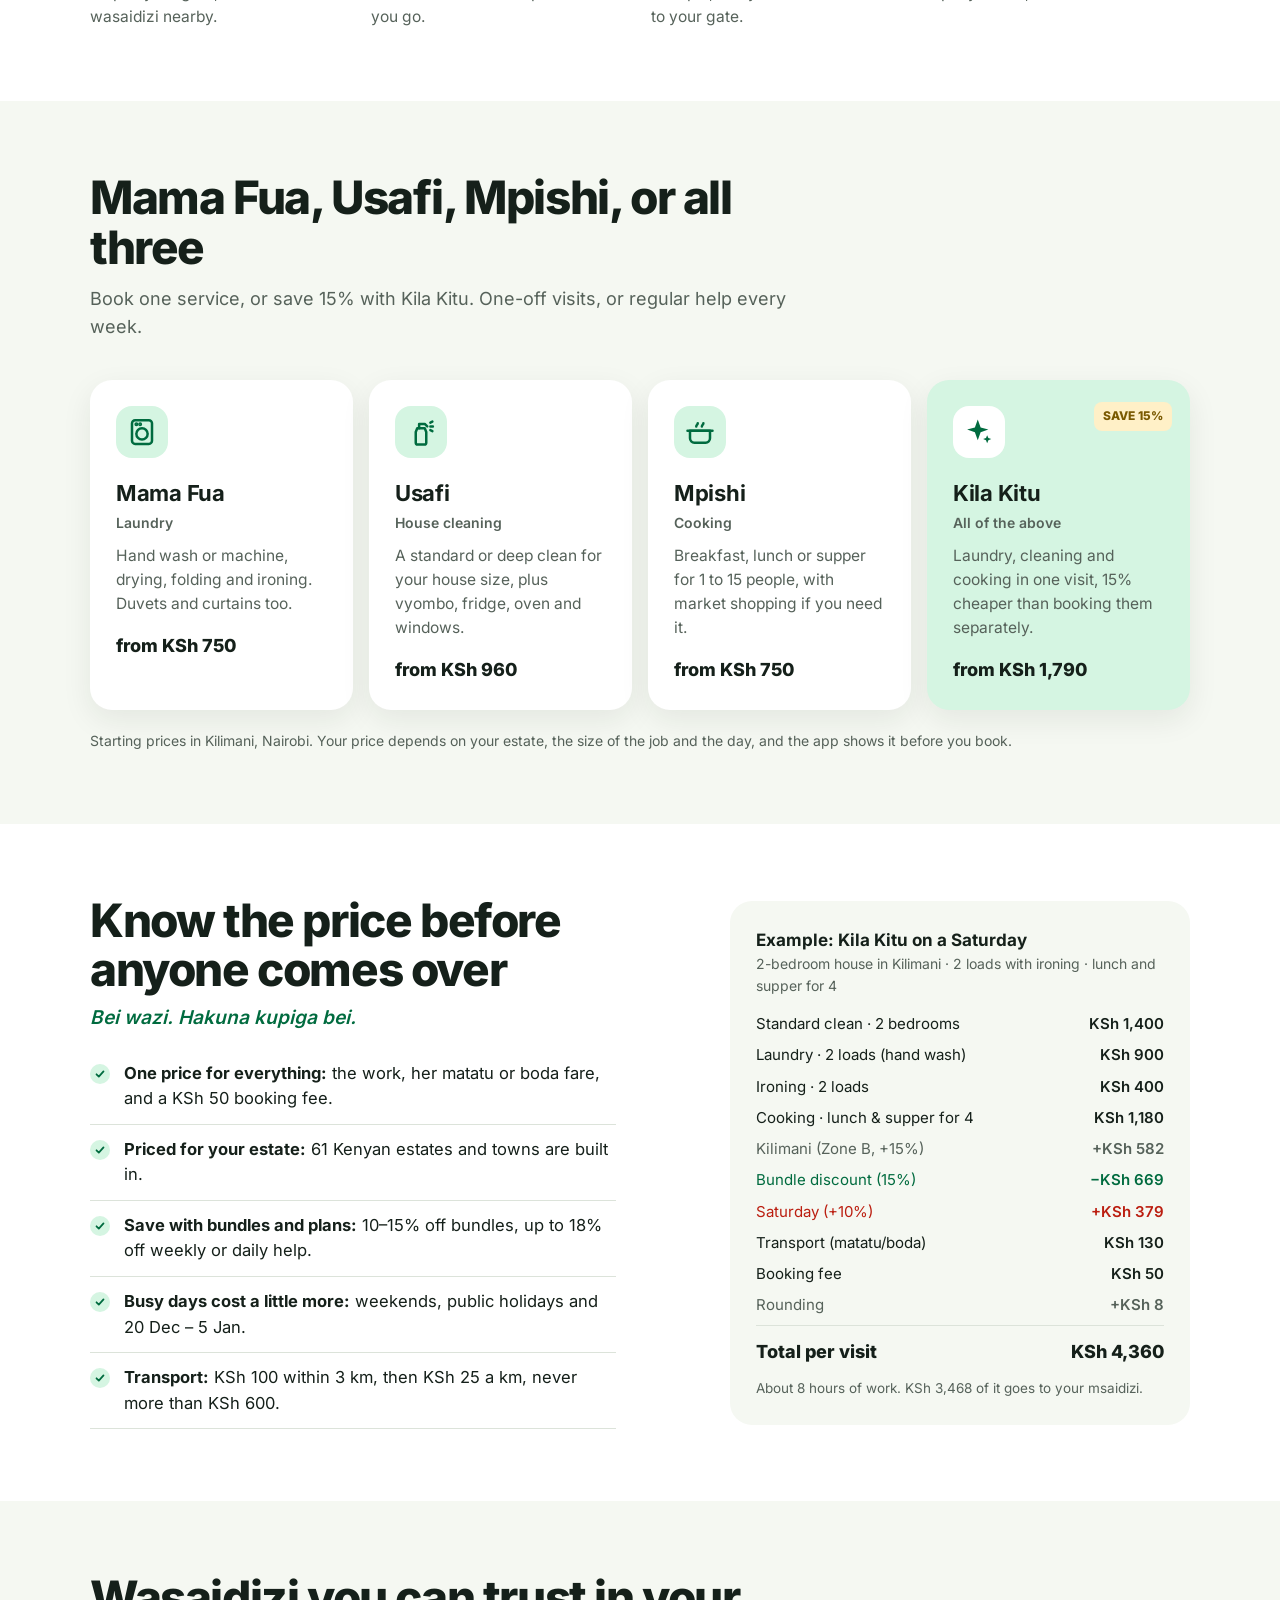
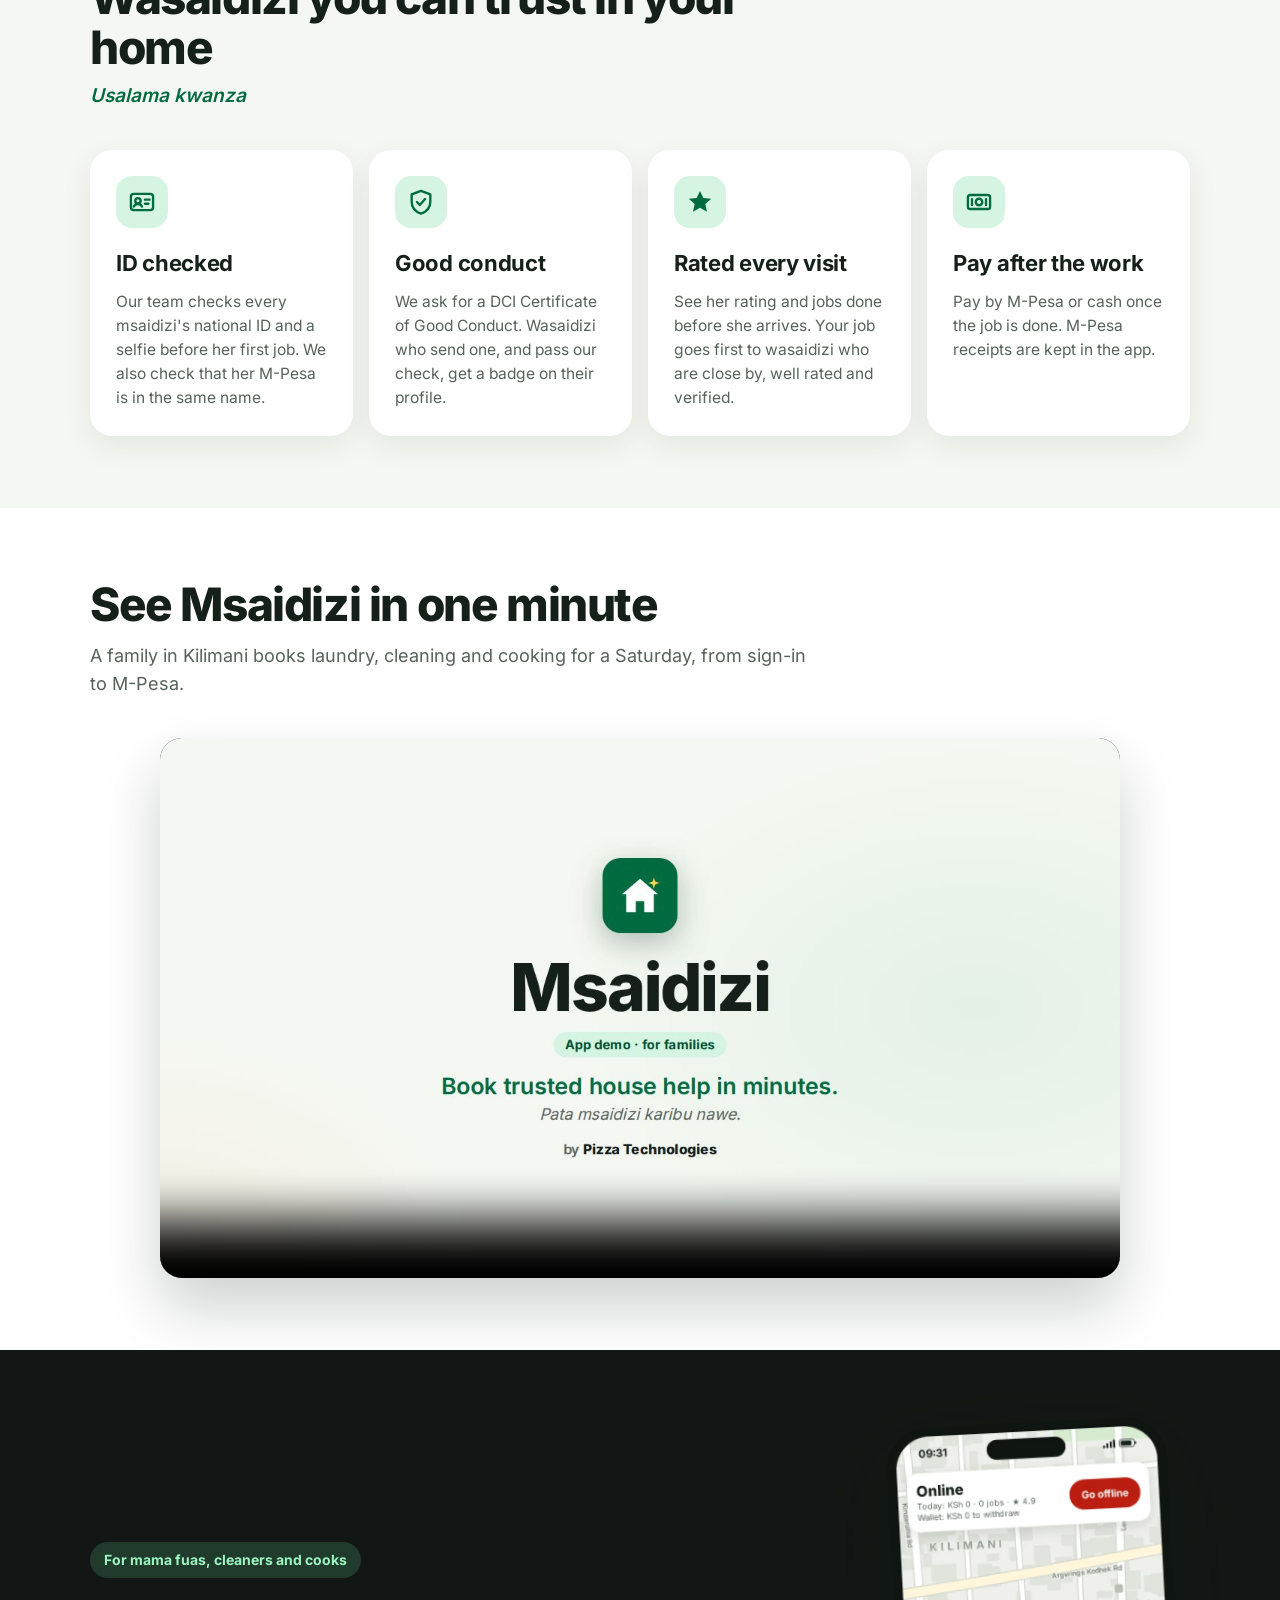
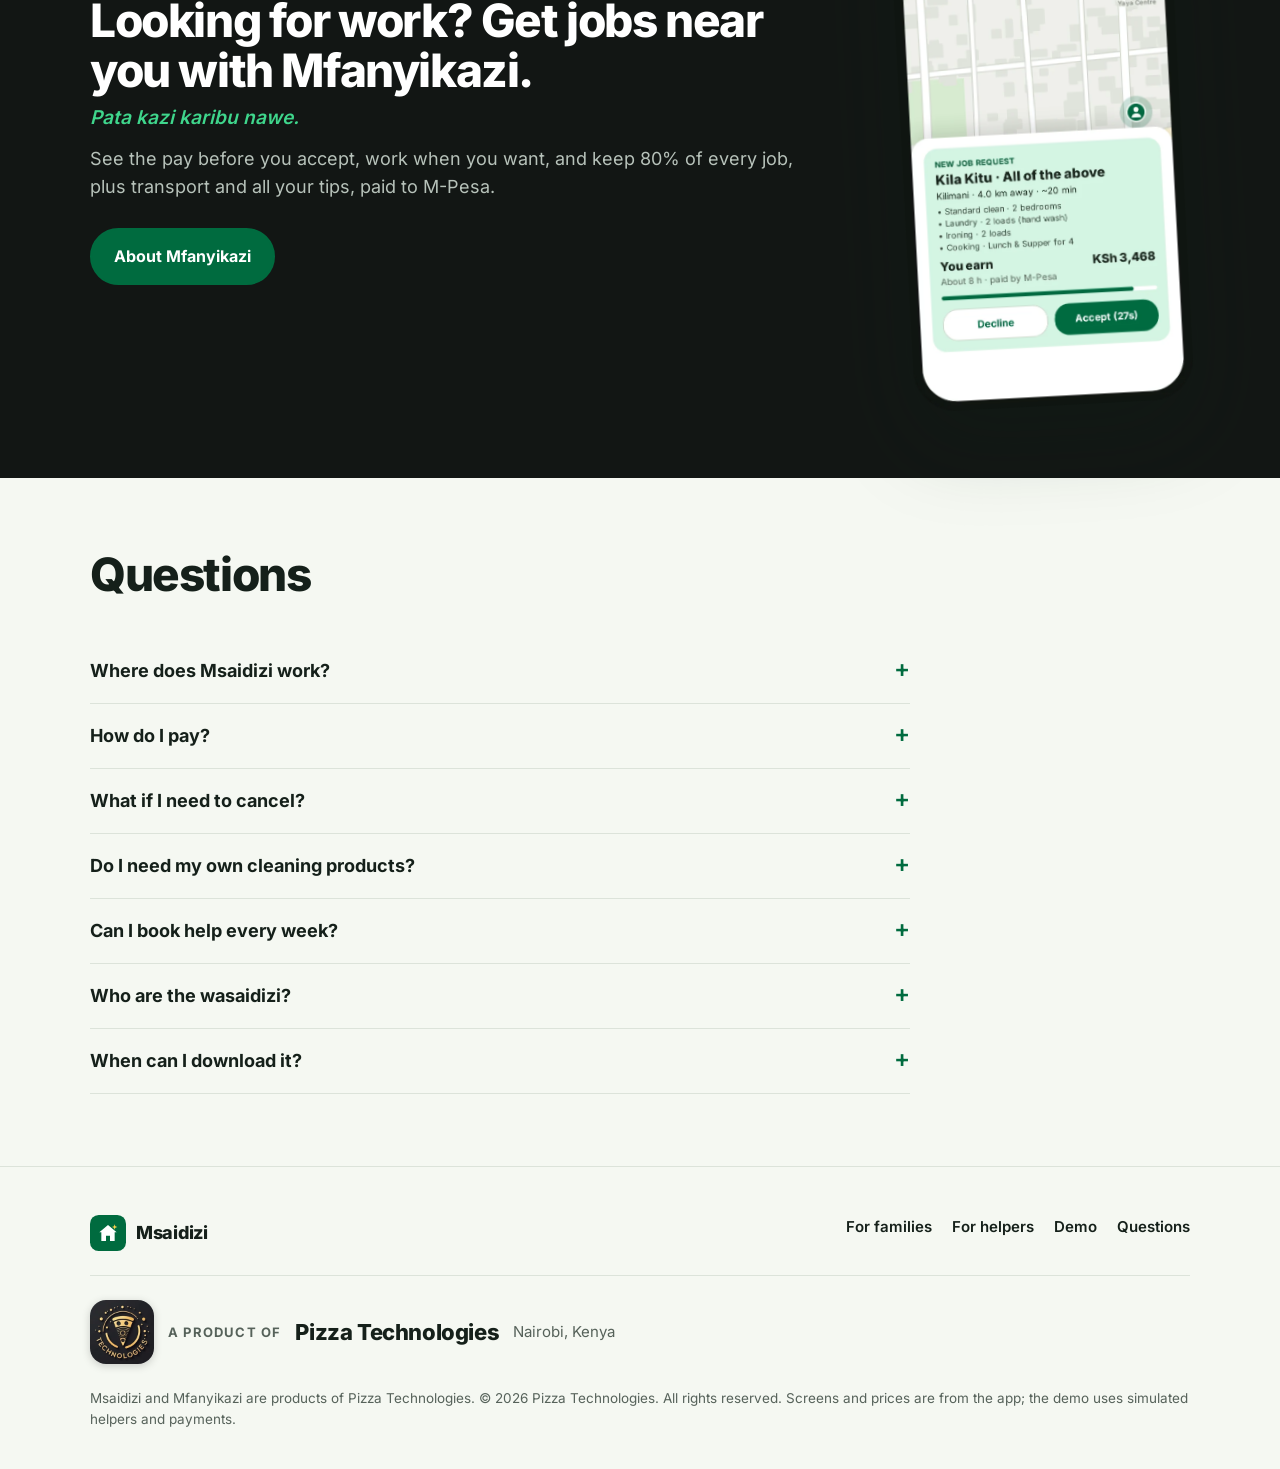
==== commit 41a992d4: "Helper verification and the Pizza Technologies logo - Families page: how wasaidizi are checked now (" ====
--- a/index.html
+++ b/index.html
@@ -163,11 +163,11 @@
       <div class="cards">
         <article class="card">
           <div class="ic"><svg width="28" height="28" viewBox="0 0 24 24" fill="none" stroke="currentColor" stroke-width="2" stroke-linecap="round" stroke-linejoin="round"><rect x="2.5" y="5" width="19" height="14" rx="2.5"/><circle cx="8.5" cy="11" r="2.3"/><path d="M5 16c.6-1.6 2-2.3 3.5-2.3s2.9.7 3.5 2.3M14.5 10h4M14.5 13.5h3"/></svg></div>
-          <h3>ID checked</h3><p>Every msaidizi's national ID is verified before her badge appears.</p>
+          <h3>ID checked</h3><p>Our team checks every msaidizi's national ID and a selfie before her first job. We also check that her M-Pesa is in the same name.</p>
         </article>
         <article class="card">
           <div class="ic"><svg width="28" height="28" viewBox="0 0 24 24" fill="none" stroke="currentColor" stroke-width="2" stroke-linecap="round" stroke-linejoin="round"><path d="M12 2.5l8 3v6.2c0 4.8-3.4 8.6-8 10.3-4.6-1.7-8-5.5-8-10.3V5.5z"/><path d="M8.5 12l2.5 2.5 4.5-5"/></svg></div>
-          <h3>Good conduct</h3><p>We ask every msaidizi for a DCI Certificate of Good Conduct, and show it on her profile.</p>
+          <h3>Good conduct</h3><p>We ask for a DCI Certificate of Good Conduct. Wasaidizi who send one, and pass our check, get a badge on their profile.</p>
         </article>
         <article class="card">
           <div class="ic"><svg width="28" height="28" viewBox="0 0 24 24"><polygon points="12,2.5 14.9,8.6 21.6,9.3 16.6,13.8 18,20.4 12,17 6,20.4 7.4,13.8 2.4,9.3 9.1,8.6" fill="currentColor"/></svg></div>
@@ -239,7 +239,7 @@
         </details>
         <details>
           <summary>Who are the wasaidizi?</summary>
-          <p>Independent mama fuas, cleaners and cooks who get jobs through the Mfanyikazi app. We check each one's national ID and ask for a DCI Certificate of Good Conduct, and every visit is rated.</p>
+          <p>Independent mama fuas, cleaners and cooks who get jobs through the Mfanyikazi app. Our team checks each one's national ID and a selfie before their first job, and asks for a DCI Certificate of Good Conduct. Every visit is rated.</p>
         </details>
         <details>
           <summary>When can I download it?</summary>
@@ -260,6 +260,7 @@
       <a href="#faq">Questions</a>
     </nav>
     <div class="maker">
+      <a class="makerLogo" href="https://pizzatechnologies.leadershipandteamessentials.co.ke/" rel="noopener" tabindex="-1" aria-hidden="true"><img src="assets/img/pizza-technologies-logo.webp" width="64" height="64" alt=""></a>
       <span class="makerLabel">A product of</span>
       <a class="makerName" href="https://pizzatechnologies.leadershipandteamessentials.co.ke/" rel="noopener">Pizza Technologies</a>
       <span class="makerWhere">Nairobi, Kenya</span>
--- a/assets/site.css
+++ b/assets/site.css
@@ -172,7 +172,9 @@
 footer .brand { font-size: 18px; color: var(--ink); }
 footer nav { display: flex; gap: 20px; flex-wrap: wrap; }
 footer nav a { color: var(--ink); text-decoration: none; font-weight: 600; }
-footer .maker { flex-basis: 100%; display: flex; flex-wrap: wrap; align-items: baseline; gap: 6px 14px; padding-top: 24px; border-top: 1px solid var(--line); }
+footer .maker { flex-basis: 100%; display: flex; flex-wrap: wrap; align-items: center; gap: 6px 14px; padding-top: 24px; border-top: 1px solid var(--line); }
+footer .makerLogo { display: block; flex: none; }
+footer .makerLogo img { display: block; width: 64px; height: 64px; border-radius: 16px; box-shadow: 0 2px 8px rgba(0, 0, 0, .18); }
 footer .makerLabel { font-size: 13px; font-weight: 700; letter-spacing: 1.2px; text-transform: uppercase; }
 footer .makerName { font-size: 22px; font-weight: 800; letter-spacing: -.4px; color: var(--ink); text-decoration: none; }
 footer .makerName:hover { color: var(--green); }
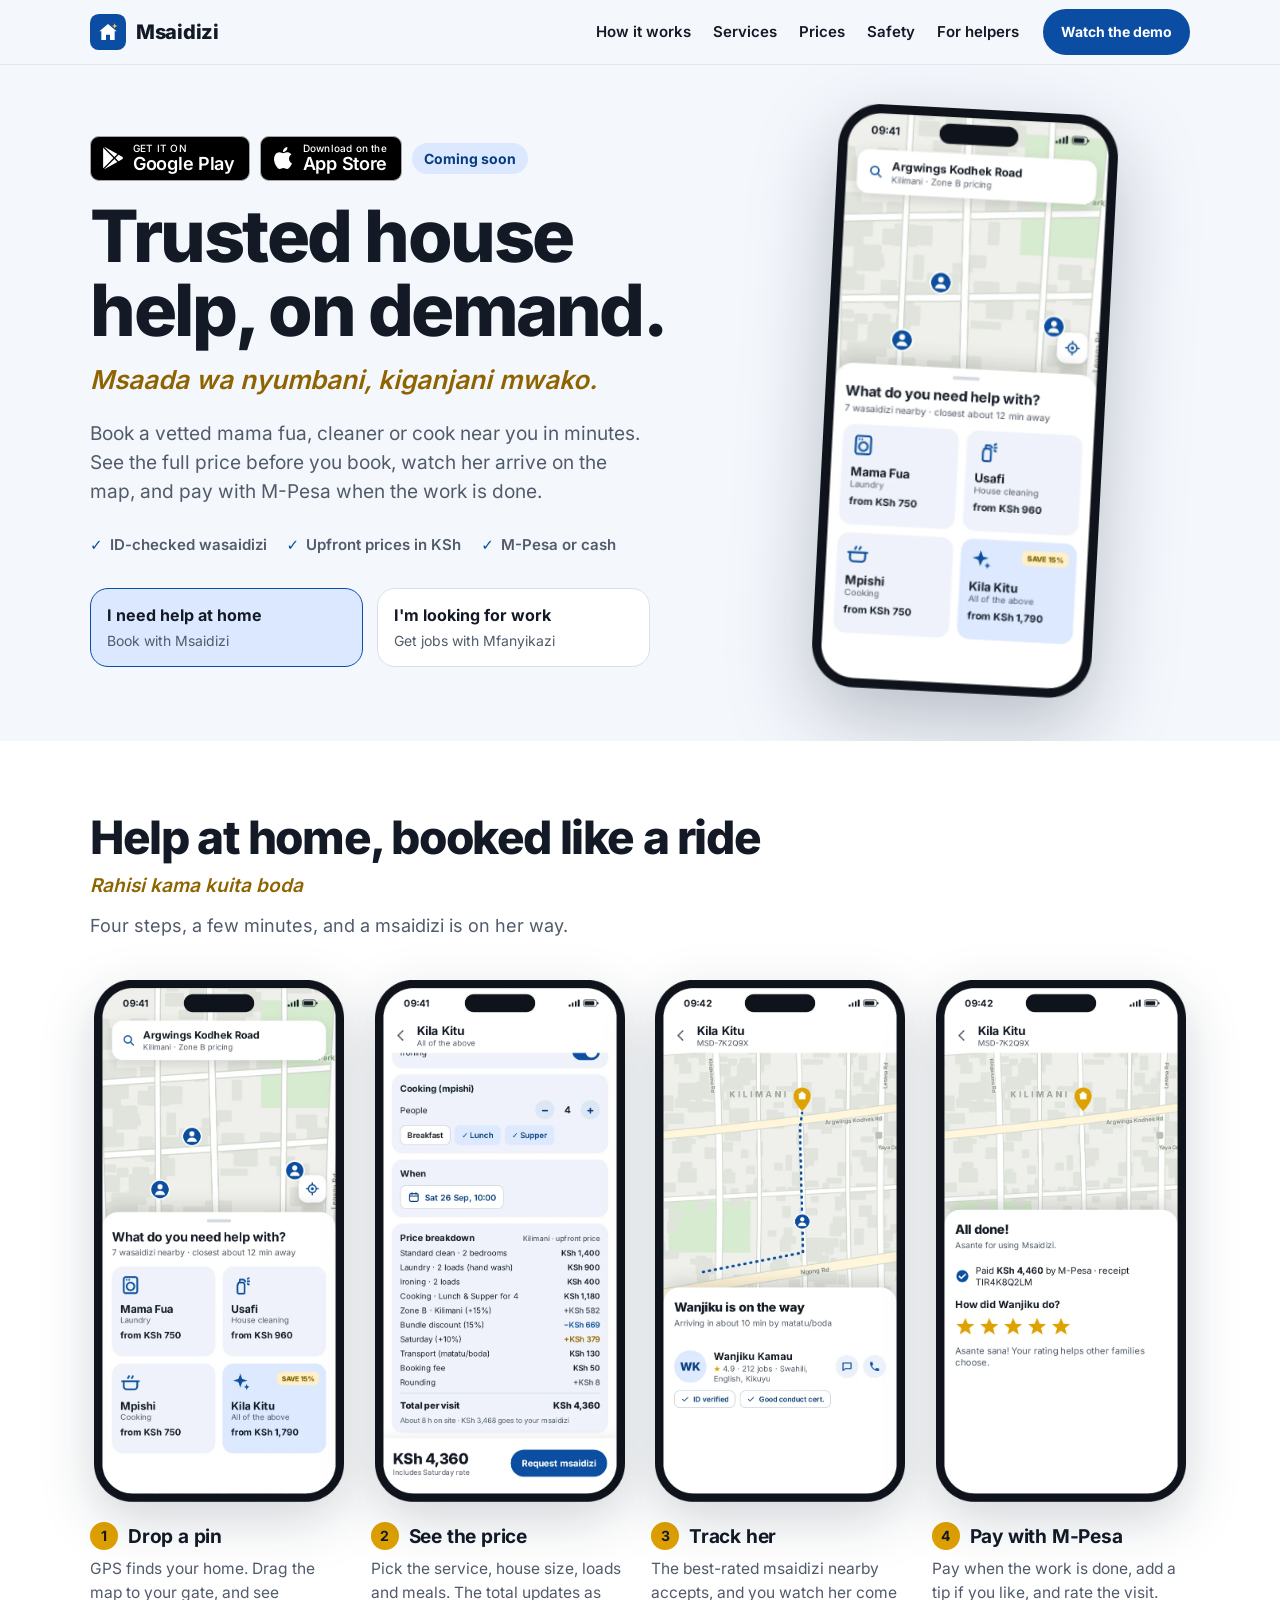
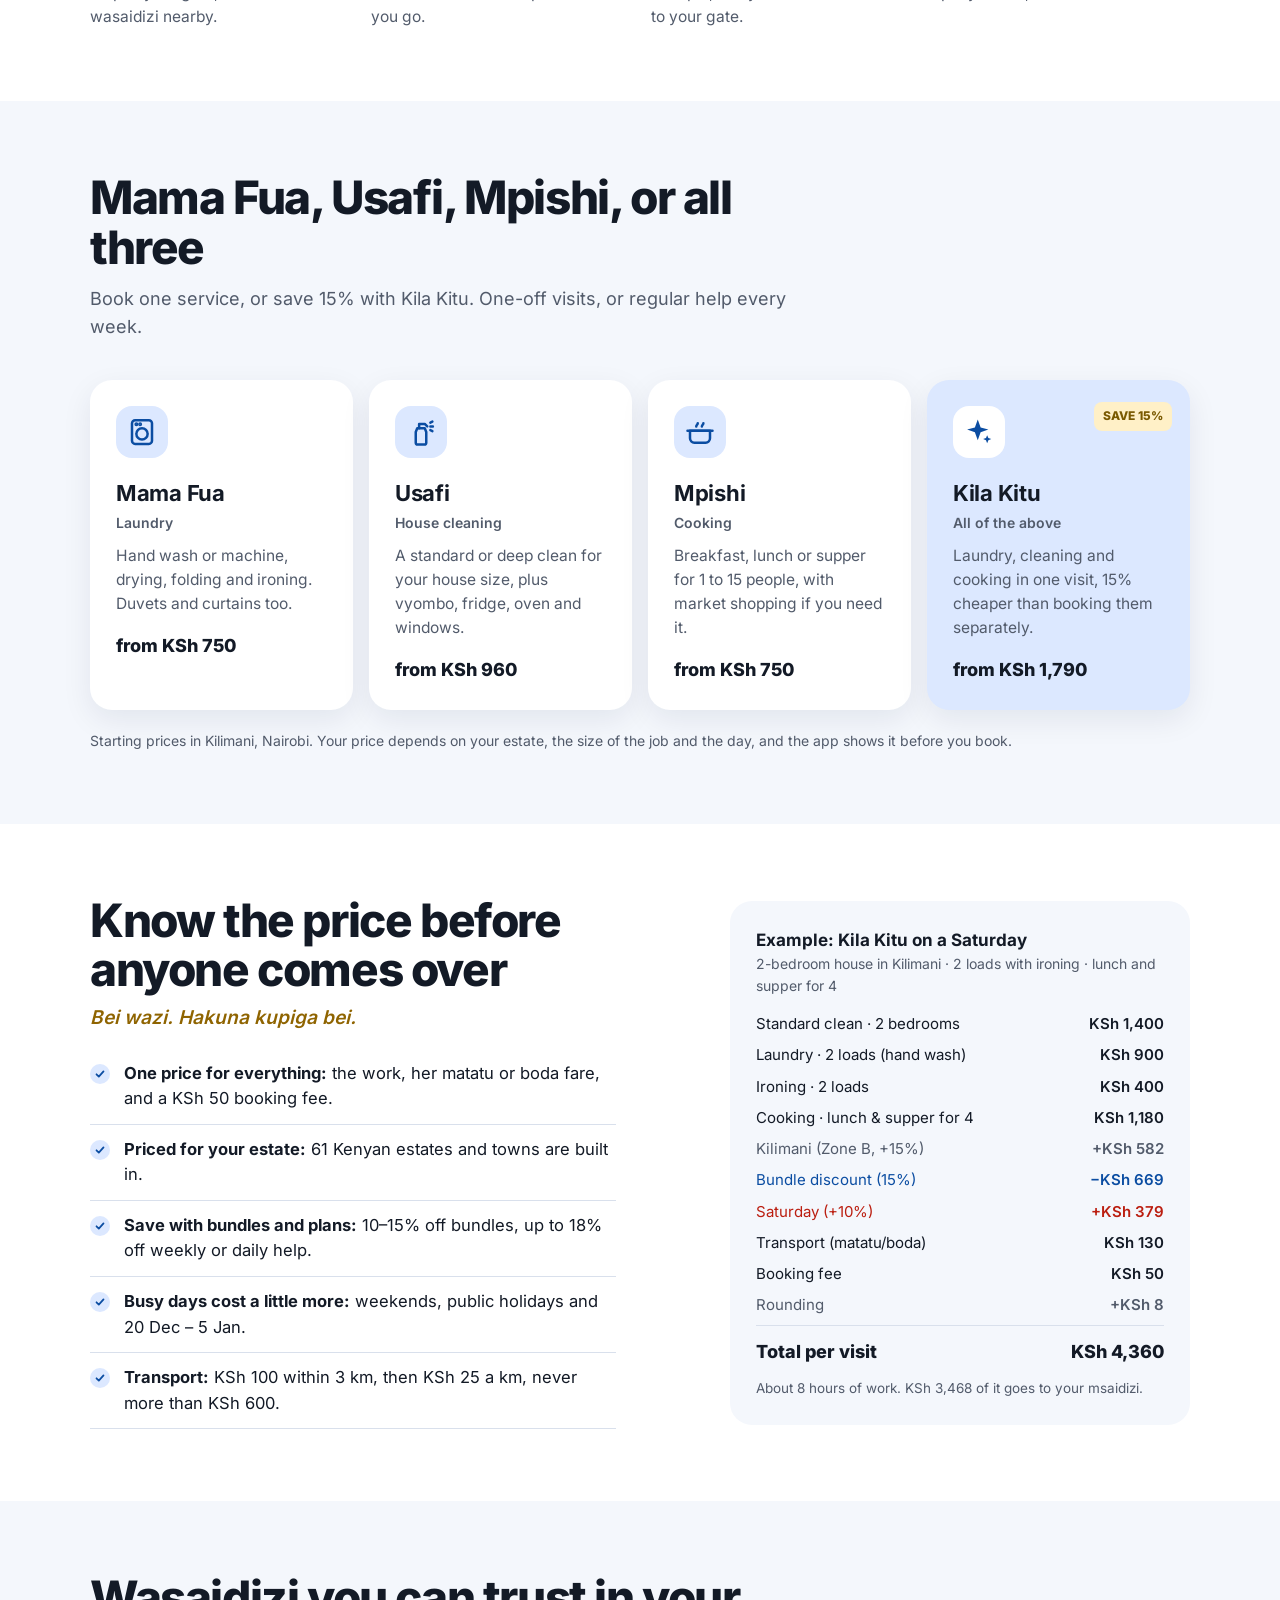
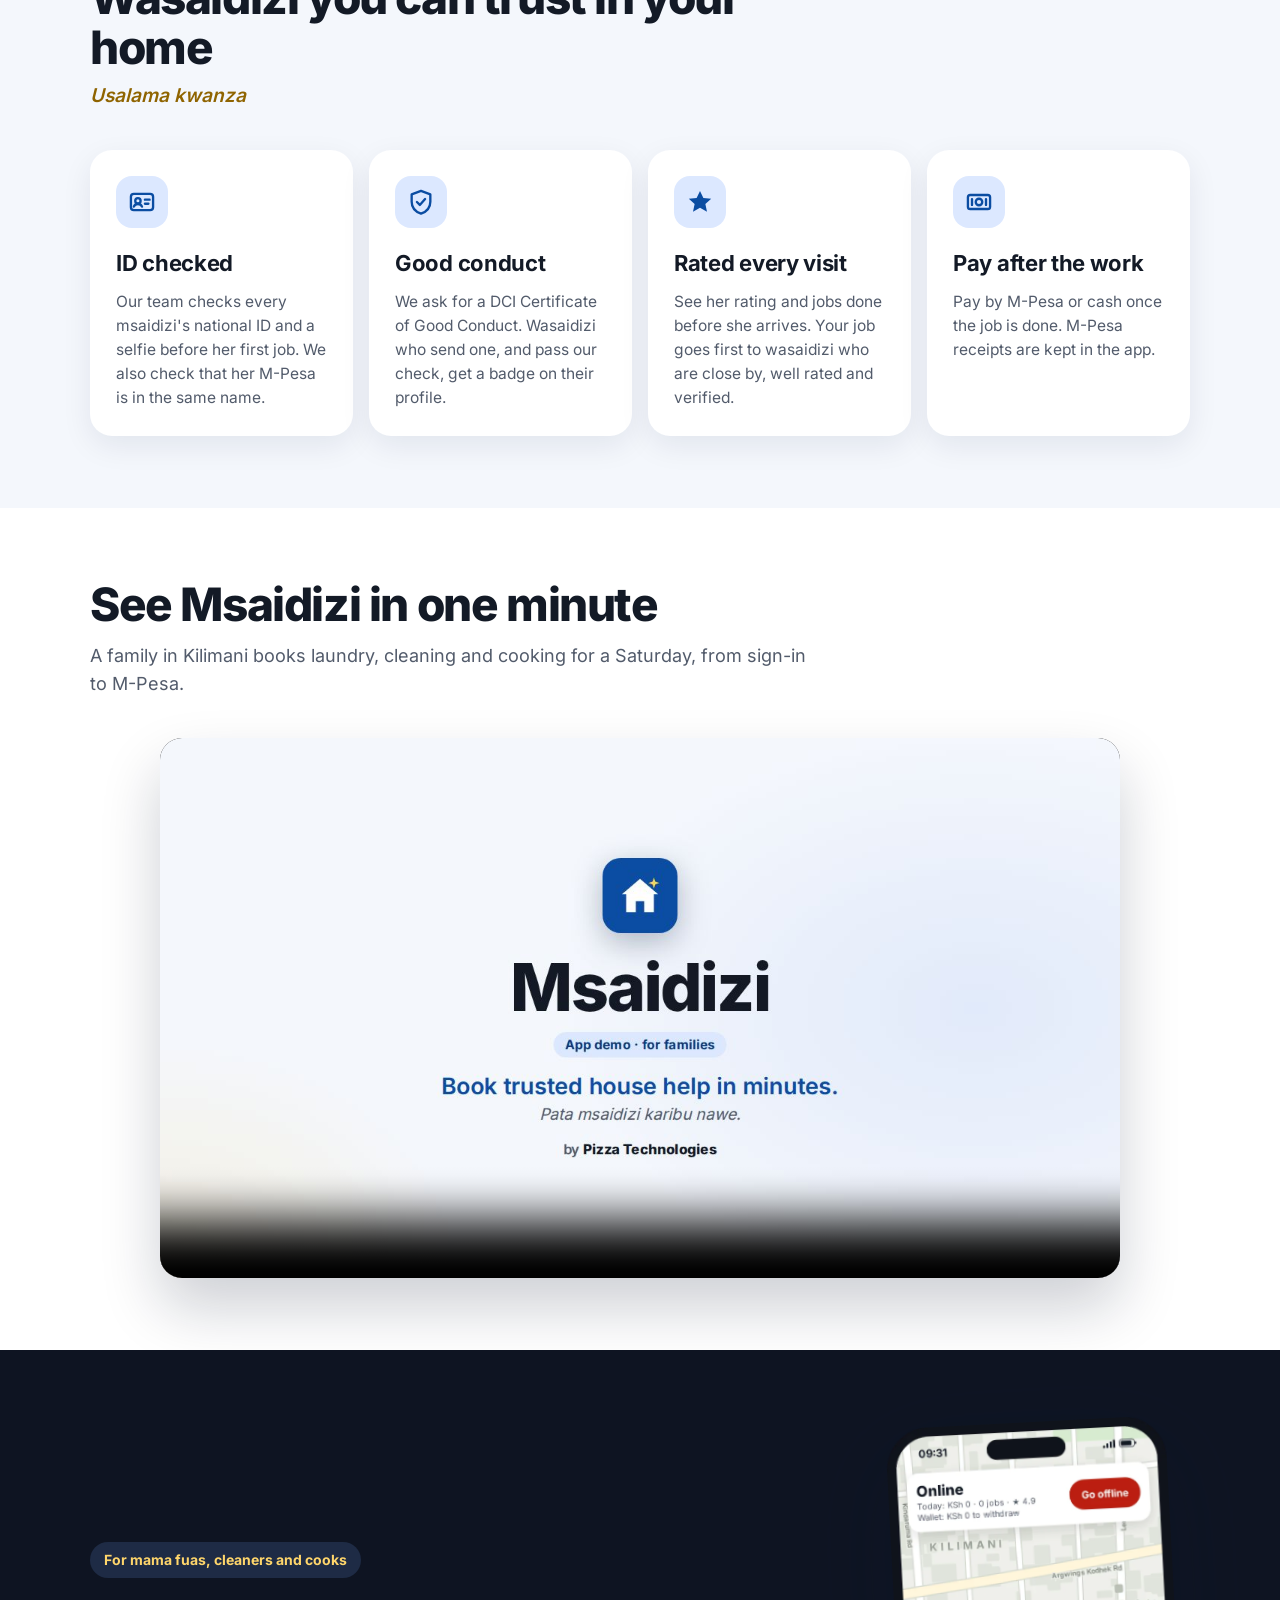
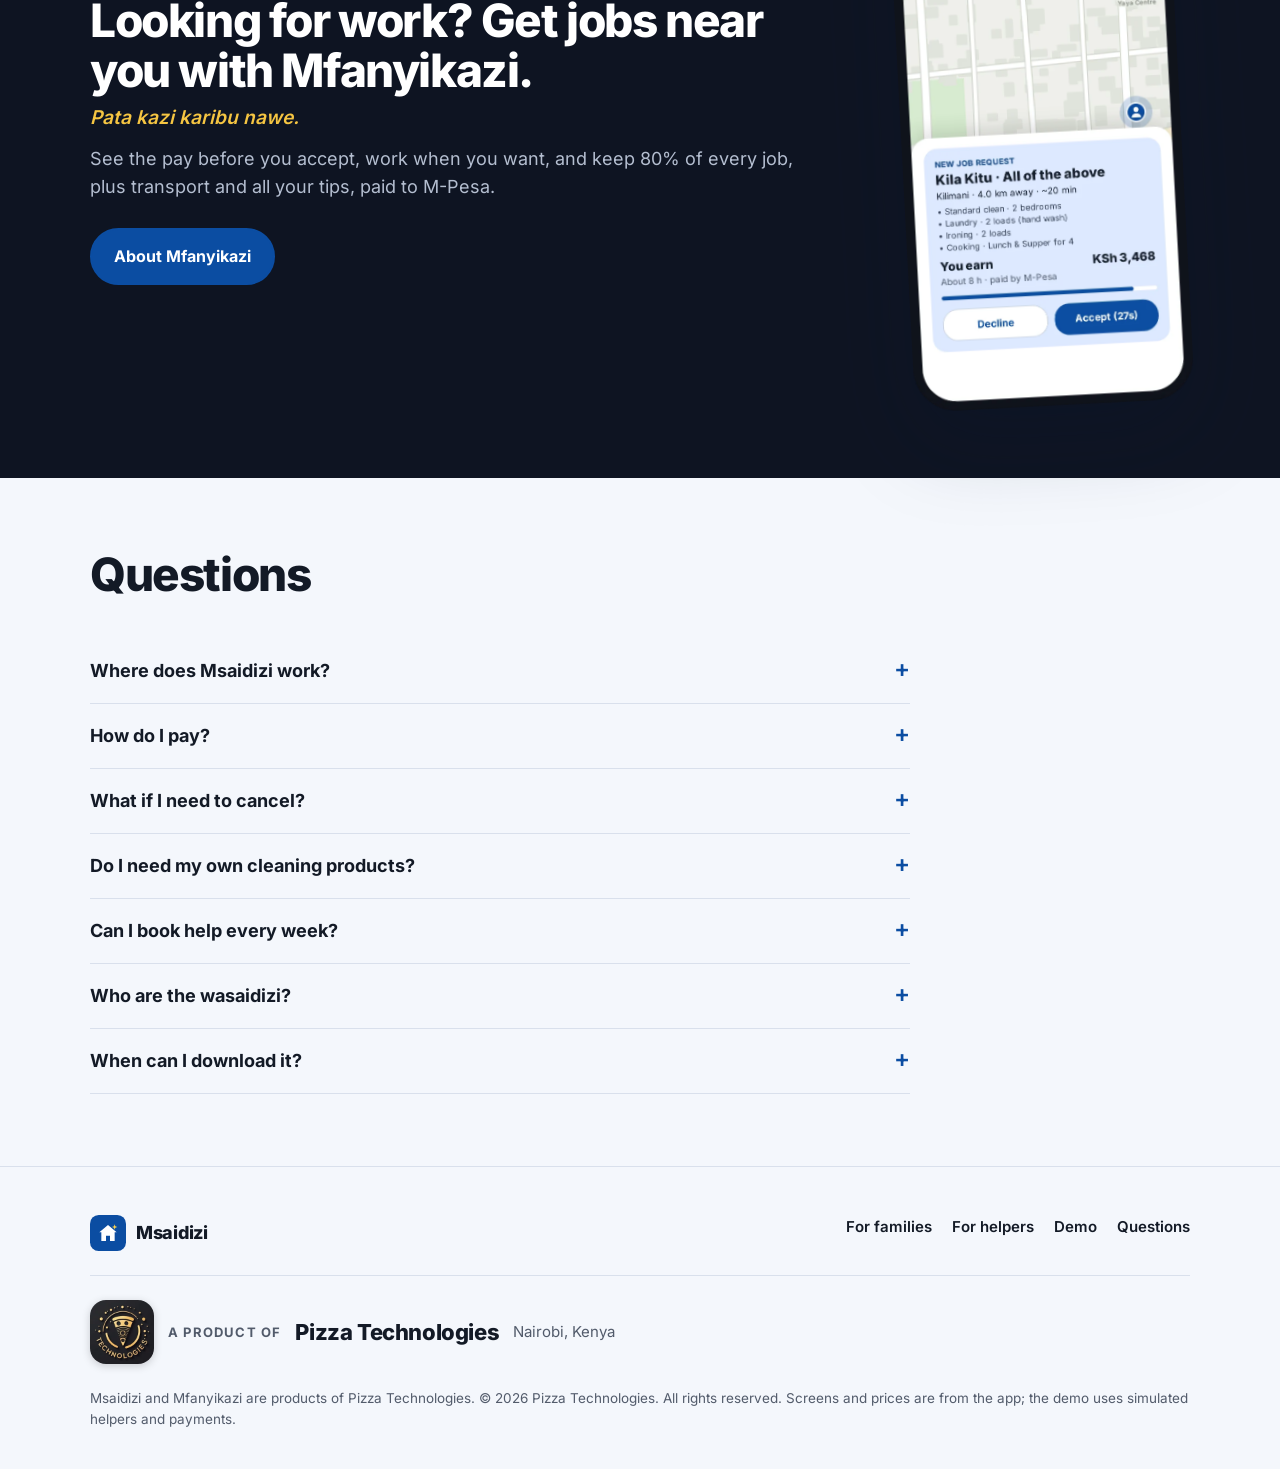
==== commit b1555b0e: "Blue and gold, and store badges instead of "Coming soon" - New blue and gold look on both pages, wit" ====
--- a/index.html
+++ b/index.html
@@ -6,16 +6,16 @@
 <title>Msaidizi · Trusted house help, on demand</title>
 <meta name="author" content="Pizza Technologies">
 <meta name="description" content="Book a vetted mama fua, cleaner or cook near you in minutes. See the full price upfront, track her to your gate and pay with M-Pesa. An app by Pizza Technologies.">
-<meta name="theme-color" content="#006B3F">
+<meta name="theme-color" content="#0B4DA2">
 <link rel="icon" href="assets/img/msaidizi-icon.svg" type="image/svg+xml">
 <link rel="apple-touch-icon" href="assets/img/msaidizi-touch-icon.png">
-<link rel="canonical" href="https://pizzatechies.github.io/mfanyikazi/">
+<link rel="canonical" href="https://pizzatechke.github.io/mfanyikazi/">
 <meta property="og:type" content="website">
 <meta property="og:site_name" content="Msaidizi">
 <meta property="og:title" content="Msaidizi · Trusted house help, on demand">
 <meta property="og:description" content="Mama fua, cleaning and cooking, booked in minutes at upfront prices and paid with M-Pesa.">
-<meta property="og:url" content="https://pizzatechies.github.io/mfanyikazi/">
-<meta property="og:image" content="https://pizzatechies.github.io/mfanyikazi/assets/img/msaidizi-preview.jpg">
+<meta property="og:url" content="https://pizzatechke.github.io/mfanyikazi/">
+<meta property="og:image" content="https://pizzatechke.github.io/mfanyikazi/assets/img/msaidizi-preview.jpg">
 <meta property="og:image:width" content="1200">
 <meta property="og:image:height" content="630">
 <meta name="twitter:card" content="summary_large_image">
@@ -42,7 +42,11 @@
   <section class="hero">
     <div class="wrap">
       <div>
-        <span class="pill">Coming soon on Android &amp; iPhone</span>
+        <div class="stores" aria-label="Coming soon to Google Play and the App Store">
+          <span class="store"><img src="assets/img/google-play-logo.svg" width="22" height="22" alt=""><span><small>GET IT ON</small><b>Google Play</b></span></span>
+          <span class="store"><img src="assets/img/apple-logo.svg" width="22" height="22" alt=""><span><small>Download on the</small><b>App Store</b></span></span>
+          <span class="soon">Coming soon</span>
+        </div>
         <h1>Trusted house help, on demand.</h1>
         <p class="sw">Msaada wa nyumbani, kiganjani mwako.</p>
         <p class="lead">Book a vetted mama fua, cleaner or cook near you in minutes. See the full price before you book, watch her arrive on the map, and pay with M-Pesa when the work is done.</p>
@@ -243,7 +247,12 @@
         </details>
         <details>
           <summary>When can I download it?</summary>
-          <p>Msaidizi is coming soon to Android and iPhone. We'll put the download links on this page on launch day.</p>
+          <p>Msaidizi is coming soon to Google Play and the App Store. We'll link these buttons to the stores on launch day.</p>
+          <div class="stores" aria-label="Coming soon to Google Play and the App Store">
+            <span class="store"><img src="assets/img/google-play-logo.svg" width="22" height="22" alt=""><span><small>GET IT ON</small><b>Google Play</b></span></span>
+            <span class="store"><img src="assets/img/apple-logo.svg" width="22" height="22" alt=""><span><small>Download on the</small><b>App Store</b></span></span>
+            <span class="soon">Coming soon</span>
+          </div>
         </details>
       </div>
     </div>
--- a/assets/site.css
+++ b/assets/site.css
@@ -5,50 +5,59 @@
 @font-face { font-family: Inter; src: url(fonts/inter-latin-800-normal.woff2) format("woff2"); font-weight: 800; font-display: swap; }
 
 :root {
-  --green: #006B3F; --green-d: #00522F; --green-c: #D5F5E2; --green-l: #3FD68C;
+  --blue: #0B4DA2; --blue-d: #083C80; --blue-c: #DCE8FF; --gold-l: #F5C542; --gold-d: #8F6400;
   --red: #BB1E10; --gold: #E0A100; --gold-c: #FFF0C7;
-  --ink: #15201A; --muted: #56625A; --line: #DCE3DA; --bg: #F5F8F2; --soft: #EBF1E8; --card: #FFFFFF;
-  --dark: #121614; --dark-2: #1B221E; --dark-line: #2E3A33; --dark-muted: #B7C2BA;
+  --ink: #131A26; --muted: #525B6B; --line: #D9E0EC; --bg: #F4F7FC; --soft: #E9EFF9; --card: #FFFFFF;
+  --dark: #0E1422; --dark-2: #172033; --dark-line: #2A3650; --dark-muted: #B4BED0;
   --radius: 22px;
-  --shadow: 0 10px 30px rgba(20, 40, 25, .08);
+  --shadow: 0 10px 30px rgba(15, 30, 60, .08);
 }
 * { box-sizing: border-box; margin: 0; padding: 0; }
 html { scroll-behavior: smooth; scroll-padding-top: 76px; }
 body { font-family: Inter, system-ui, -apple-system, "Segoe UI", sans-serif; color: var(--ink); background: var(--bg); line-height: 1.55; -webkit-font-smoothing: antialiased; }
 img, video { display: block; max-width: 100%; height: auto; }
-a { color: var(--green); }
+a { color: var(--blue); }
 .wrap { max-width: 1140px; margin: 0 auto; padding: 0 20px; }
 .sr { position: absolute; width: 1px; height: 1px; overflow: hidden; clip: rect(0 0 0 0); }
 
 /* Header */
-.top { position: sticky; top: 0; z-index: 50; background: rgba(245, 248, 242, .88); backdrop-filter: saturate(1.4) blur(12px); border-bottom: 1px solid rgba(220, 227, 218, .7); }
+.top { position: sticky; top: 0; z-index: 50; background: rgba(244, 247, 252, .88); backdrop-filter: saturate(1.4) blur(12px); border-bottom: 1px solid rgba(217, 224, 236, .7); }
 .top .wrap { display: flex; align-items: center; gap: 24px; height: 64px; }
 .brand { display: flex; align-items: center; gap: 10px; text-decoration: none; color: inherit; font-weight: 800; font-size: 20px; letter-spacing: -.3px; }
 .brand img { width: 36px; height: 36px; }
 .nav { display: flex; gap: 22px; margin-left: auto; }
 .nav a { color: var(--ink); text-decoration: none; font-weight: 600; font-size: 15px; }
-.nav a:hover { color: var(--green); }
+.nav a:hover { color: var(--blue); }
 .top .btn { padding: 10px 16px; font-size: 14px; }
 @media (max-width: 860px) { .nav { display: none; } .top .btn { margin-left: auto; } }
 
 /* Buttons and pills */
-.btn { display: inline-flex; align-items: center; gap: 8px; background: var(--green); color: #fff; font-weight: 700; font-size: 16px; padding: 14px 22px; border-radius: 999px; text-decoration: none; border: 2px solid var(--green); transition: background .15s, transform .15s; }
-.btn:hover { background: var(--green-d); border-color: var(--green-d); }
+.btn { display: inline-flex; align-items: center; gap: 8px; background: var(--blue); color: #fff; font-weight: 700; font-size: 16px; padding: 14px 22px; border-radius: 999px; text-decoration: none; border: 2px solid var(--blue); transition: background .15s, transform .15s; }
+.btn:hover { background: var(--blue-d); border-color: var(--blue-d); }
 .btn:active { transform: scale(.98); }
-.btn.ghost { background: transparent; color: var(--green); border-color: #BFCBBC; }
+.btn.ghost { background: transparent; color: var(--blue); border-color: #BCC8DC; }
 .btn.ghost:hover { background: var(--soft); }
-.pill { display: inline-block; font-size: 14px; font-weight: 700; color: var(--green-d); background: var(--green-c); padding: 7px 14px; border-radius: 999px; }
+.pill { display: inline-block; font-size: 14px; font-weight: 700; color: var(--blue-d); background: var(--blue-c); padding: 7px 14px; border-radius: 999px; }
 .actions { display: flex; flex-wrap: wrap; gap: 12px; margin-top: 28px; }
+
+/* App store badges: not links until the apps are in the stores */
+.stores { display: flex; flex-wrap: wrap; align-items: center; gap: 10px; }
+.store { display: inline-flex; align-items: center; gap: 9px; background: #000; color: #fff; border: 1px solid #A6A6A6; border-radius: 9px; padding: 6px 14px 7px 11px; line-height: 1.1; }
+.store img { width: 22px; height: 22px; }
+.store small { display: block; font-size: 10px; font-weight: 500; letter-spacing: .2px; }
+.store b { display: block; font-size: 18px; font-weight: 600; letter-spacing: -.3px; }
+.stores .soon { font-size: 14px; font-weight: 700; color: var(--blue-d); background: var(--blue-c); padding: 5px 12px; border-radius: 999px; }
+details .stores { margin-top: 12px; }
 
 /* Hero */
 .hero { padding: 44px 0 48px; overflow: hidden; }
 .hero .wrap { display: grid; grid-template-columns: 1.15fr .85fr; gap: 40px; align-items: center; }
 .hero h1 { font-size: clamp(40px, 6.4vw, 72px); line-height: 1.02; letter-spacing: -2.5px; font-weight: 800; margin-top: 18px; }
-.hero .sw { font-size: clamp(20px, 2.4vw, 26px); font-style: italic; font-weight: 600; color: var(--green); margin-top: 14px; }
+.hero .sw { font-size: clamp(20px, 2.4vw, 26px); font-style: italic; font-weight: 600; color: var(--gold-d); margin-top: 14px; }
 .hero .lead { font-size: 19px; color: var(--muted); margin-top: 18px; max-width: 560px; }
 .checks { display: flex; flex-wrap: wrap; gap: 8px 20px; margin-top: 26px; font-size: 15px; font-weight: 600; color: var(--muted); list-style: none; }
-.checks li::before { content: "✓"; color: var(--green); font-weight: 800; margin-right: 7px; }
-.phoneShot { width: 100%; max-width: 330px; margin: 0 auto; filter: drop-shadow(0 30px 40px rgba(10, 30, 18, .25)); }
+.checks li::before { content: "✓"; color: var(--blue); font-weight: 800; margin-right: 7px; }
+.phoneShot { width: 100%; max-width: 330px; margin: 0 auto; filter: drop-shadow(0 30px 40px rgba(8, 20, 45, .25)); }
 .hero .phoneShot { transform: rotate(3deg); max-width: 280px; }
 @media (max-width: 860px) {
   .hero { padding-top: 32px; }
@@ -59,10 +68,10 @@
 /* Audience switch */
 .switch { display: grid; grid-template-columns: 1fr 1fr; gap: 14px; margin-top: 32px; max-width: 560px; }
 .switch a { display: block; text-decoration: none; color: inherit; background: var(--card); border: 1.5px solid var(--line); border-radius: 18px; padding: 14px 16px; transition: border-color .15s, transform .15s; }
-.switch a:hover { border-color: var(--green); transform: translateY(-2px); }
+.switch a:hover { border-color: var(--blue); transform: translateY(-2px); }
 .switch b { display: block; font-size: 16px; }
 .switch span { display: block; font-size: 14px; color: var(--muted); margin-top: 2px; }
-.switch a.here { border-color: var(--green); background: var(--green-c); }
+.switch a.here { border-color: var(--blue); background: var(--blue-c); }
 @media (max-width: 480px) { .switch { grid-template-columns: 1fr; } }
 
 /* Sections */
@@ -70,19 +79,19 @@
 section.alt { background: var(--card); }
 .head { max-width: 720px; margin-bottom: 40px; }
 .head h2 { font-size: clamp(30px, 4.2vw, 46px); line-height: 1.08; letter-spacing: -1.4px; font-weight: 800; }
-.head .sw { font-style: italic; font-weight: 600; color: var(--green); margin-top: 8px; font-size: 19px; }
+.head .sw { font-style: italic; font-weight: 600; color: var(--gold-d); margin-top: 8px; font-size: 19px; }
 .head p { font-size: 18px; color: var(--muted); margin-top: 12px; }
 
 /* Services */
 .cards { display: grid; grid-template-columns: repeat(auto-fit, minmax(240px, 1fr)); gap: 16px; }
 .card { background: var(--card); border-radius: var(--radius); padding: 26px; box-shadow: var(--shadow); position: relative; }
 section.alt .card { background: var(--bg); box-shadow: none; }
-.card .ic { width: 52px; height: 52px; border-radius: 16px; background: var(--green-c); color: var(--green); display: flex; align-items: center; justify-content: center; }
+.card .ic { width: 52px; height: 52px; border-radius: 16px; background: var(--blue-c); color: var(--blue); display: flex; align-items: center; justify-content: center; }
 .card h3 { font-size: 22px; margin-top: 18px; letter-spacing: -.3px; }
 .card h3 small { display: block; font-size: 14px; font-weight: 600; color: var(--muted); letter-spacing: 0; margin-top: 2px; }
 .card p { color: var(--muted); margin-top: 10px; font-size: 15.5px; }
 .card .from { margin-top: 16px; font-weight: 800; font-size: 18px; }
-.card.hi { background: var(--green-c); }
+.card.hi { background: var(--blue-c); }
 .card.hi .ic { background: #fff; }
 .card .tag { position: absolute; right: 18px; top: 22px; font-size: 12px; font-weight: 800; color: #7A5900; background: var(--gold-c); padding: 5px 9px; border-radius: 8px; }
 .note { font-size: 14px; color: var(--muted); margin-top: 20px; }
@@ -90,9 +99,9 @@
 /* Steps with phone screenshots */
 .steps { display: grid; grid-template-columns: repeat(4, 1fr); gap: 22px; list-style: none; counter-reset: step; }
 .steps li { counter-increment: step; }
-.steps img { width: 100%; max-width: 250px; margin: 0 auto 20px; filter: drop-shadow(0 18px 26px rgba(10, 30, 18, .18)); }
+.steps img { width: 100%; max-width: 250px; margin: 0 auto 20px; filter: drop-shadow(0 18px 26px rgba(8, 20, 45, .18)); }
 .steps h3 { font-size: 19px; letter-spacing: -.2px; }
-.steps h3::before { content: counter(step); display: inline-flex; align-items: center; justify-content: center; width: 28px; height: 28px; border-radius: 50%; background: var(--green); color: #fff; font-size: 14px; margin-right: 10px; vertical-align: 2px; }
+.steps h3::before { content: counter(step); display: inline-flex; align-items: center; justify-content: center; width: 28px; height: 28px; border-radius: 50%; background: var(--gold); color: var(--ink); font-size: 14px; margin-right: 10px; vertical-align: 2px; }
 .steps p { color: var(--muted); font-size: 15.5px; margin-top: 6px; }
 @media (max-width: 960px) {
   .steps { grid-template-columns: none; grid-auto-flow: column; grid-auto-columns: 78%; overflow-x: auto; scroll-snap-type: x mandatory; padding-bottom: 12px; margin: 0 -20px; padding-left: 20px; padding-right: 20px; }
@@ -104,7 +113,7 @@
 @media (max-width: 860px) { .split { grid-template-columns: 1fr; gap: 32px; } }
 .bullets { list-style: none; margin-top: 8px; }
 .bullets li { padding: 12px 0 12px 34px; position: relative; border-bottom: 1px solid var(--line); font-size: 16.5px; }
-.bullets li::before { content: ""; position: absolute; left: 0; top: 15px; width: 20px; height: 20px; border-radius: 50%; background: var(--green-c) url('data:image/svg+xml;utf8,<svg xmlns="http://www.w3.org/2000/svg" viewBox="0 0 24 24"><path d="M6 12.5l4 4 8-9" fill="none" stroke="%23006B3F" stroke-width="3" stroke-linecap="round" stroke-linejoin="round"/></svg>') center/14px no-repeat; }
+.bullets li::before { content: ""; position: absolute; left: 0; top: 15px; width: 20px; height: 20px; border-radius: 50%; background: var(--blue-c) url('data:image/svg+xml;utf8,<svg xmlns="http://www.w3.org/2000/svg" viewBox="0 0 24 24"><path d="M6 12.5l4 4 8-9" fill="none" stroke="%230B4DA2" stroke-width="3" stroke-linecap="round" stroke-linejoin="round"/></svg>') center/14px no-repeat; }
 .bullets b { font-weight: 700; }
 .receipt { background: var(--card); border-radius: var(--radius); padding: 26px; box-shadow: var(--shadow); max-width: 460px; margin-left: auto; }
 section.alt .receipt { background: var(--bg); box-shadow: none; }
@@ -112,47 +121,48 @@
 .receipt .sub { font-size: 14px; color: var(--muted); }
 .receipt dl { margin-top: 16px; display: grid; grid-template-columns: 1fr auto; gap: 8px 0; font-size: 15px; }
 .receipt dd { text-align: right; font-weight: 600; white-space: nowrap; padding-left: 16px; }
-.receipt .save { color: var(--green); }
+.receipt .save { color: var(--blue); }
 .receipt .more { color: var(--red); }
 .receipt .dim { color: var(--muted); }
 .receipt .total { border-top: 1.5px solid var(--line); padding-top: 12px; font-weight: 800; font-size: 18px; }
 .receipt .foot { font-size: 13.5px; color: var(--muted); margin-top: 12px; }
 
 /* Video */
-.video { max-width: 960px; margin: 0 auto; border-radius: var(--radius); overflow: hidden; box-shadow: 0 30px 60px rgba(10, 30, 18, .2); background: #000; }
+.video { max-width: 960px; margin: 0 auto; border-radius: var(--radius); overflow: hidden; box-shadow: 0 30px 60px rgba(8, 20, 45, .2); background: #000; }
 .video video { width: 100%; aspect-ratio: 16 / 9; }
 @media (max-width: 640px) { .video { max-width: 360px; } .video video { aspect-ratio: 9 / 16; } }
 
 /* Dark band (Mfanyikazi) */
 .dark { background: var(--dark); color: #fff; }
 .dark .head p, .dark .card p, .dark .steps p, .dark .note, .dark .lead { color: var(--dark-muted); }
-.dark .head .sw, .dark .sw { color: var(--green-l); }
-.dark .pill { background: #203A2C; color: #9CF5C0; }
+.dark .head .sw, .dark .sw { color: var(--gold-l); }
+.dark .pill { background: #1E2B45; color: #FFD66B; }
+.dark .stores .soon { background: #1E2B45; color: #FFD66B; }
 .dark .card { background: var(--dark-2); box-shadow: none; border: 1px solid var(--dark-line); }
-.dark .card .ic { background: #203A2C; color: var(--green-l); }
-.dark .btn.ghost { color: #fff; border-color: #46534B; }
+.dark .card .ic { background: #1E2B45; color: var(--gold-l); }
+.dark .btn.ghost { color: #fff; border-color: #45516A; }
 .dark .btn.ghost:hover { background: var(--dark-2); }
 .dark .checks { color: var(--dark-muted); }
-.dark .checks li::before { color: var(--green-l); }
+.dark .checks li::before { color: var(--gold-l); }
 .dark .bullets li { border-color: var(--dark-line); }
 .dark .receipt { background: var(--dark-2); border: 1px solid var(--dark-line); box-shadow: none; }
 .dark .receipt .sub, .dark .receipt .dim, .dark .receipt .foot { color: var(--dark-muted); }
 .dark .receipt .total { border-color: var(--dark-line); }
-.dark .receipt .save { color: var(--green-l); }
+.dark .receipt .save { color: var(--gold-l); }
 .dark .switch a { background: var(--dark-2); border-color: var(--dark-line); }
-.dark .switch a.here { background: #203A2C; border-color: var(--green-l); }
+.dark .switch a.here { background: #1E2B45; border-color: var(--gold-l); }
 .dark .switch span { color: var(--dark-muted); }
-.dark .steps h3::before { background: var(--green-l); color: var(--dark); }
-.dark a:not(.btn) { color: var(--green-l); }
+.dark .steps h3::before { background: var(--gold-l); color: var(--dark); }
+.dark a:not(.btn) { color: var(--gold-l); }
 .teaser { display: grid; grid-template-columns: 1fr 300px; gap: 48px; align-items: center; }
 .teaser .phoneShot { max-width: 280px; transform: rotate(-3deg); }
 @media (max-width: 860px) { .teaser { grid-template-columns: 1fr; } .teaser .phoneShot { max-width: 240px; } }
 
 /* Top bar and footer on the Mfanyikazi page */
 body.helpers { background: var(--dark); }
-body.helpers .top { background: rgba(18, 22, 20, .86); border-color: var(--dark-line); }
+body.helpers .top { background: rgba(14, 20, 34, .86); border-color: var(--dark-line); }
 body.helpers .top .brand, body.helpers .nav a { color: #fff; }
-body.helpers .nav a:hover { color: var(--green-l); }
+body.helpers .nav a:hover { color: var(--gold-l); }
 
 /* FAQ */
 .faq { max-width: 820px; }
@@ -160,8 +170,8 @@
 .dark .faq details { border-color: var(--dark-line); }
 .faq summary { font-weight: 700; font-size: 18px; cursor: pointer; list-style: none; display: flex; justify-content: space-between; gap: 16px; }
 .faq summary::-webkit-details-marker { display: none; }
-.faq summary::after { content: "+"; font-size: 24px; line-height: 1; color: var(--green); font-weight: 600; }
-.dark .faq summary::after { color: var(--green-l); }
+.faq summary::after { content: "+"; font-size: 24px; line-height: 1; color: var(--blue); font-weight: 600; }
+.dark .faq summary::after { color: var(--gold-l); }
 .faq details[open] summary::after { content: "−"; }
 .faq p { color: var(--muted); margin-top: 10px; font-size: 16.5px; }
 .dark .faq p { color: var(--dark-muted); }
@@ -177,10 +187,10 @@
 footer .makerLogo img { display: block; width: 64px; height: 64px; border-radius: 16px; box-shadow: 0 2px 8px rgba(0, 0, 0, .18); }
 footer .makerLabel { font-size: 13px; font-weight: 700; letter-spacing: 1.2px; text-transform: uppercase; }
 footer .makerName { font-size: 22px; font-weight: 800; letter-spacing: -.4px; color: var(--ink); text-decoration: none; }
-footer .makerName:hover { color: var(--green); }
+footer .makerName:hover { color: var(--blue); }
 footer .makerWhere { font-size: 15px; }
 footer .fine { flex-basis: 100%; font-size: 13.5px; }
 body.helpers footer { border-color: var(--dark-line); color: var(--dark-muted); }
 body.helpers footer .brand, body.helpers footer nav a, body.helpers footer .makerName { color: #fff; }
 body.helpers footer .maker { border-color: var(--dark-line); }
-body.helpers footer .makerName:hover { color: var(--green-l); }
+body.helpers footer .makerName:hover { color: var(--gold-l); }
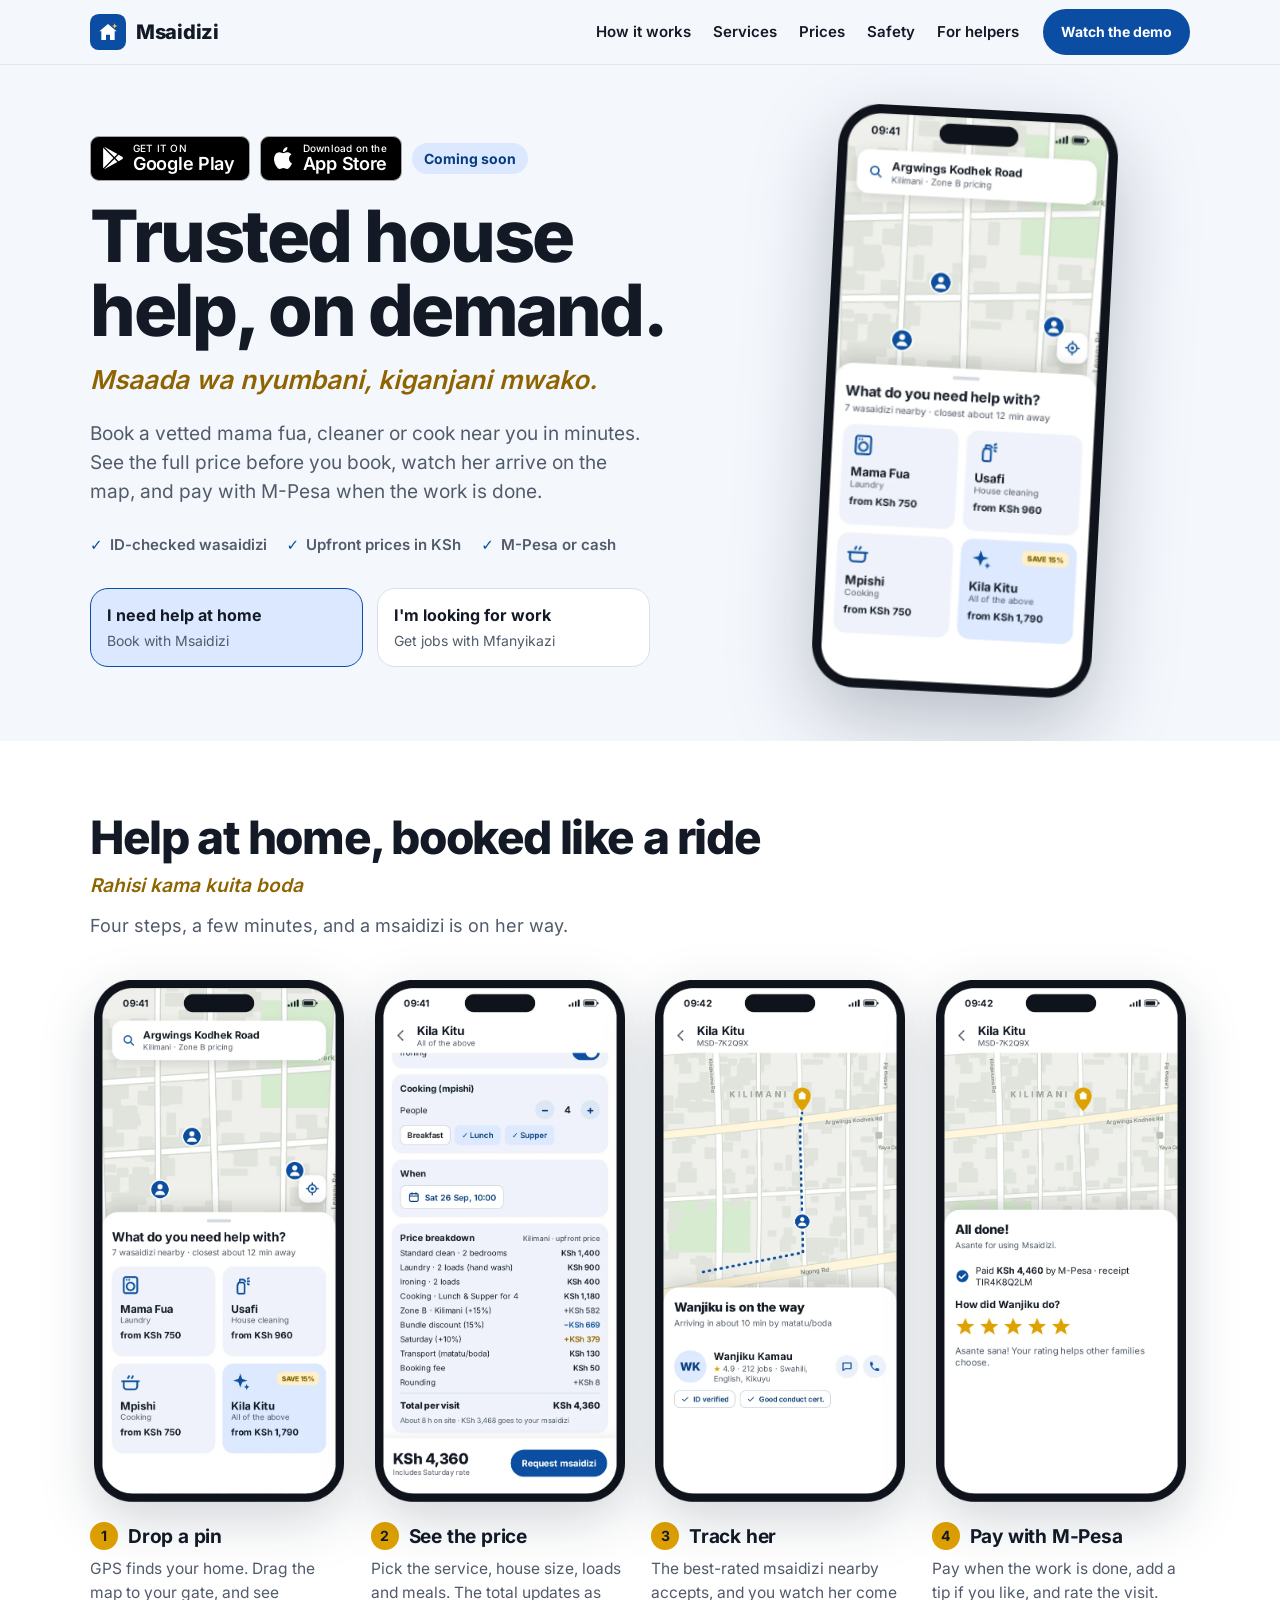
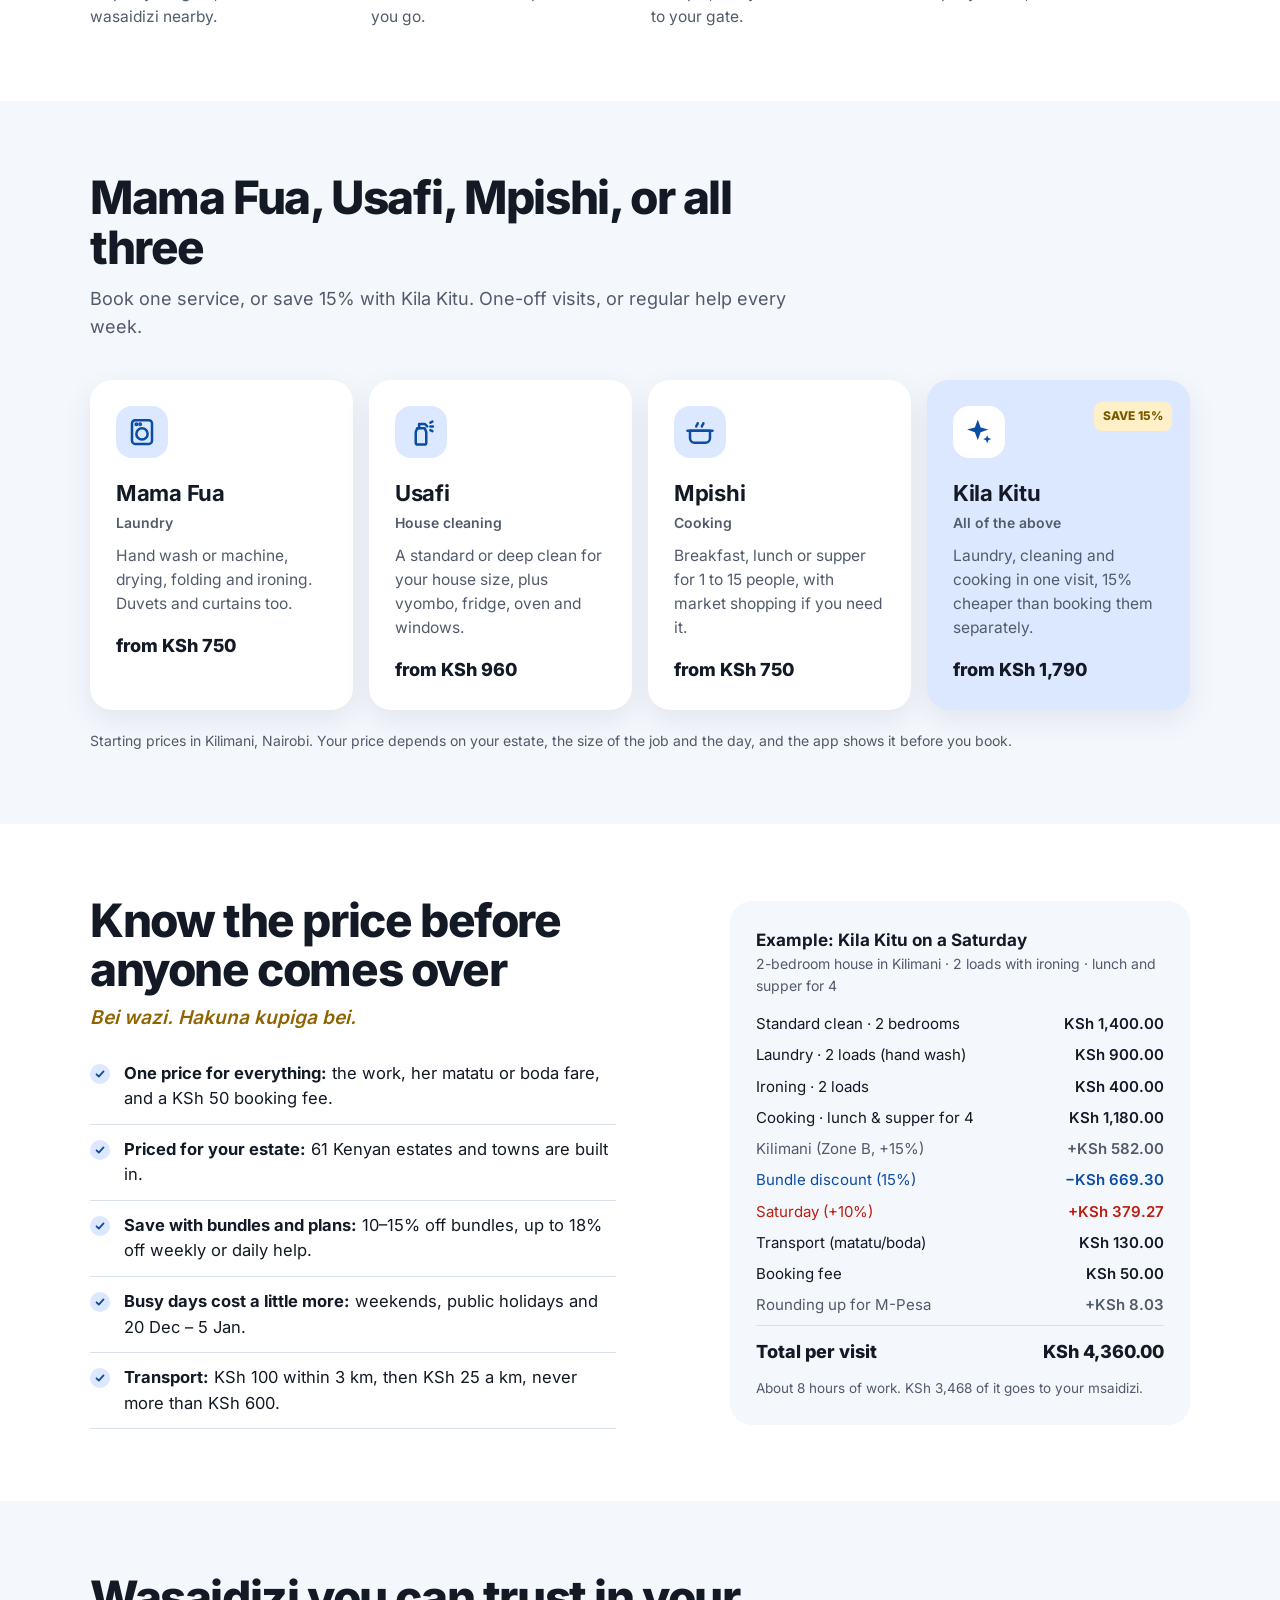
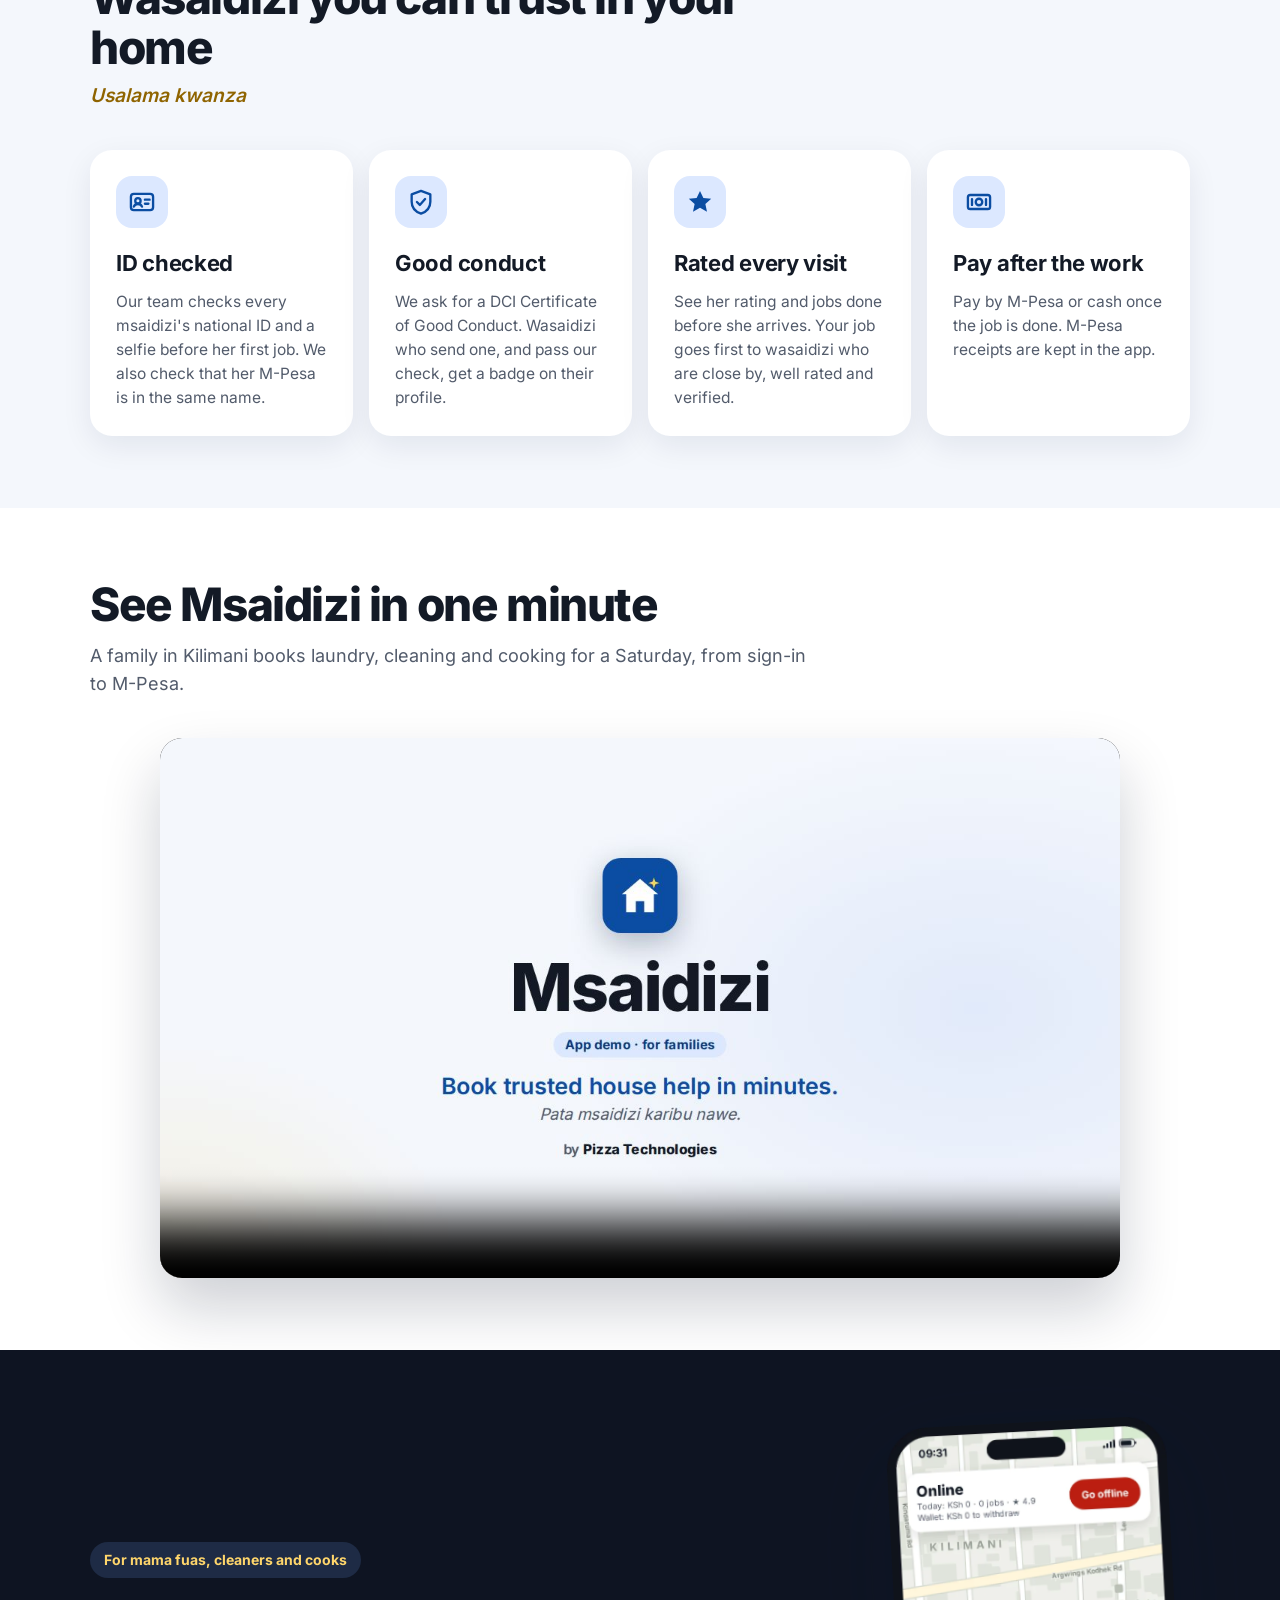
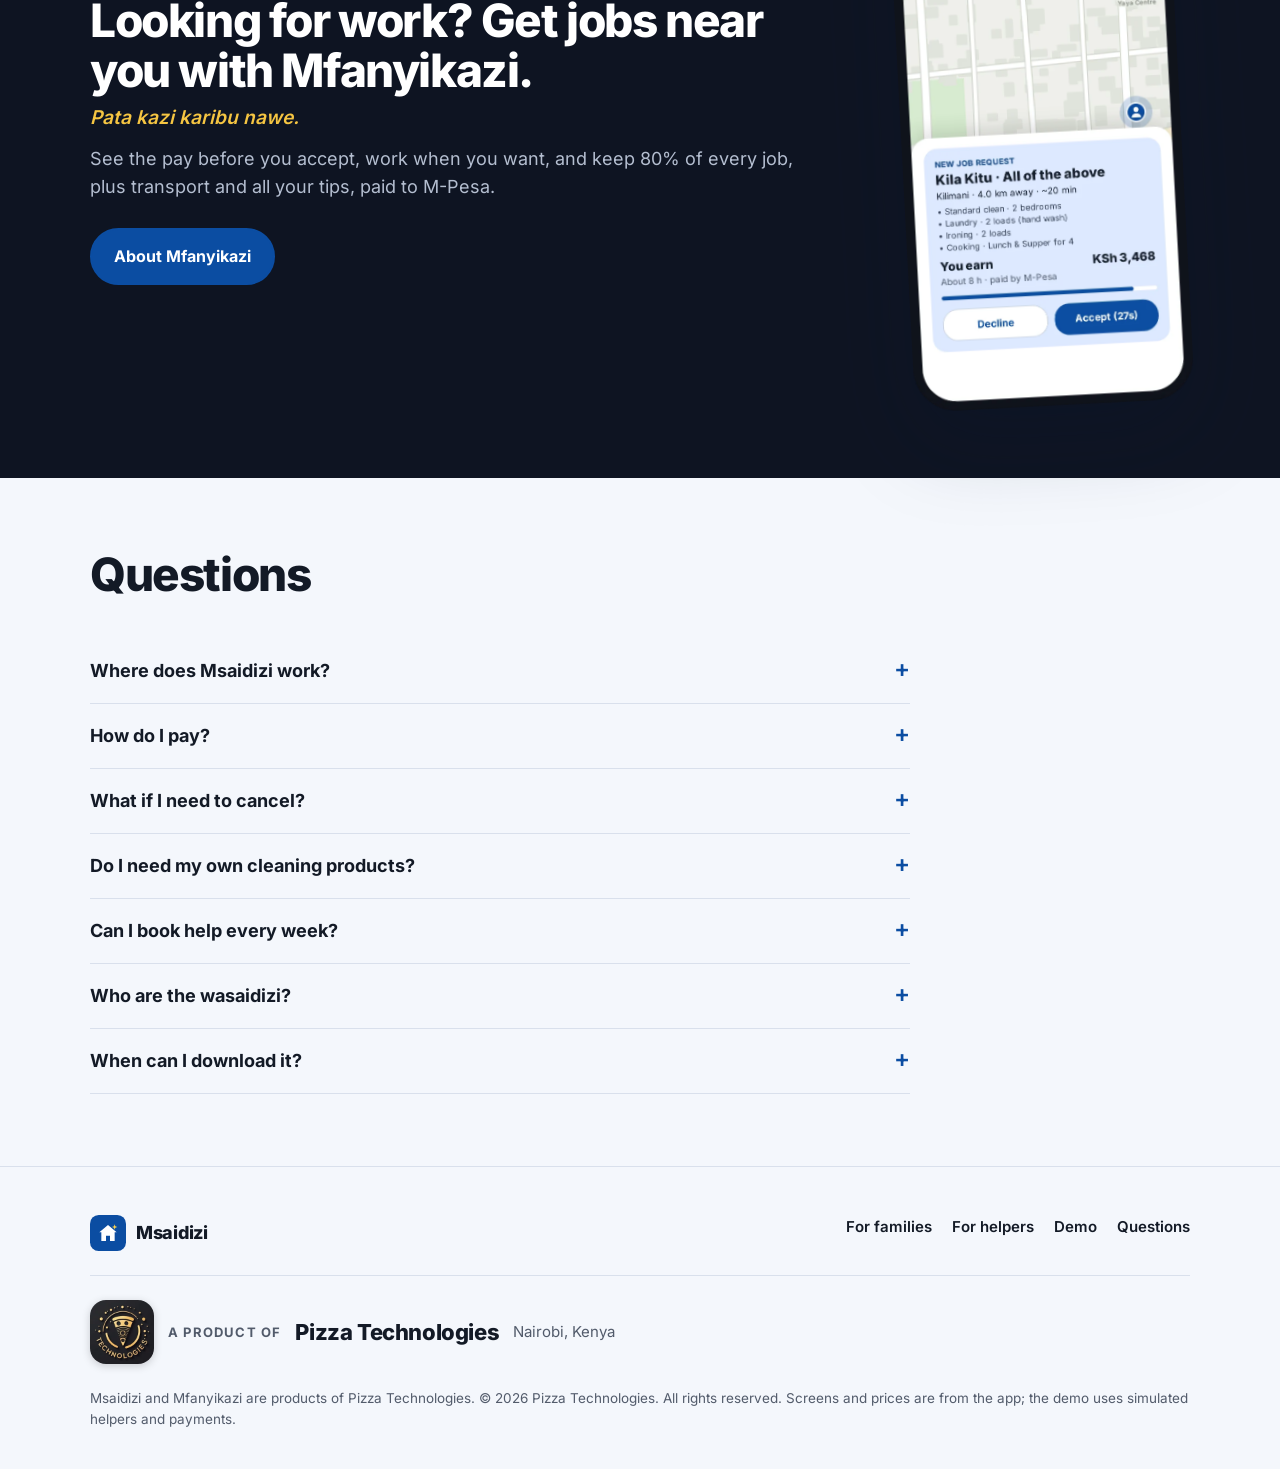
==== commit 40905bf0: "Website: receipt to the cent, ID photos kept while you have an account The example receipt shows eac" ====
--- a/index.html
+++ b/index.html
@@ -141,17 +141,17 @@
         <h3>Example: Kila Kitu on a Saturday</h3>
         <div class="sub">2-bedroom house in Kilimani · 2 loads with ironing · lunch and supper for 4</div>
         <dl>
-          <dt>Standard clean · 2 bedrooms</dt><dd>KSh 1,400</dd>
-          <dt>Laundry · 2 loads (hand wash)</dt><dd>KSh 900</dd>
-          <dt>Ironing · 2 loads</dt><dd>KSh 400</dd>
-          <dt>Cooking · lunch &amp; supper for 4</dt><dd>KSh 1,180</dd>
-          <dt class="dim">Kilimani (Zone B, +15%)</dt><dd class="dim">+KSh 582</dd>
-          <dt class="save">Bundle discount (15%)</dt><dd class="save">−KSh 669</dd>
-          <dt class="more">Saturday (+10%)</dt><dd class="more">+KSh 379</dd>
-          <dt>Transport (matatu/boda)</dt><dd>KSh 130</dd>
-          <dt>Booking fee</dt><dd>KSh 50</dd>
-          <dt class="dim">Rounding</dt><dd class="dim">+KSh 8</dd>
-          <dt class="total">Total per visit</dt><dd class="total">KSh 4,360</dd>
+          <dt>Standard clean · 2 bedrooms</dt><dd>KSh 1,400.00</dd>
+          <dt>Laundry · 2 loads (hand wash)</dt><dd>KSh 900.00</dd>
+          <dt>Ironing · 2 loads</dt><dd>KSh 400.00</dd>
+          <dt>Cooking · lunch &amp; supper for 4</dt><dd>KSh 1,180.00</dd>
+          <dt class="dim">Kilimani (Zone B, +15%)</dt><dd class="dim">+KSh 582.00</dd>
+          <dt class="save">Bundle discount (15%)</dt><dd class="save">−KSh 669.30</dd>
+          <dt class="more">Saturday (+10%)</dt><dd class="more">+KSh 379.27</dd>
+          <dt>Transport (matatu/boda)</dt><dd>KSh 130.00</dd>
+          <dt>Booking fee</dt><dd>KSh 50.00</dd>
+          <dt class="dim">Rounding up for M-Pesa</dt><dd class="dim">+KSh 8.03</dd>
+          <dt class="total">Total per visit</dt><dd class="total">KSh 4,360.00</dd>
         </dl>
         <p class="foot">About 8 hours of work. KSh 3,468 of it goes to your msaidizi.</p>
       </div>
